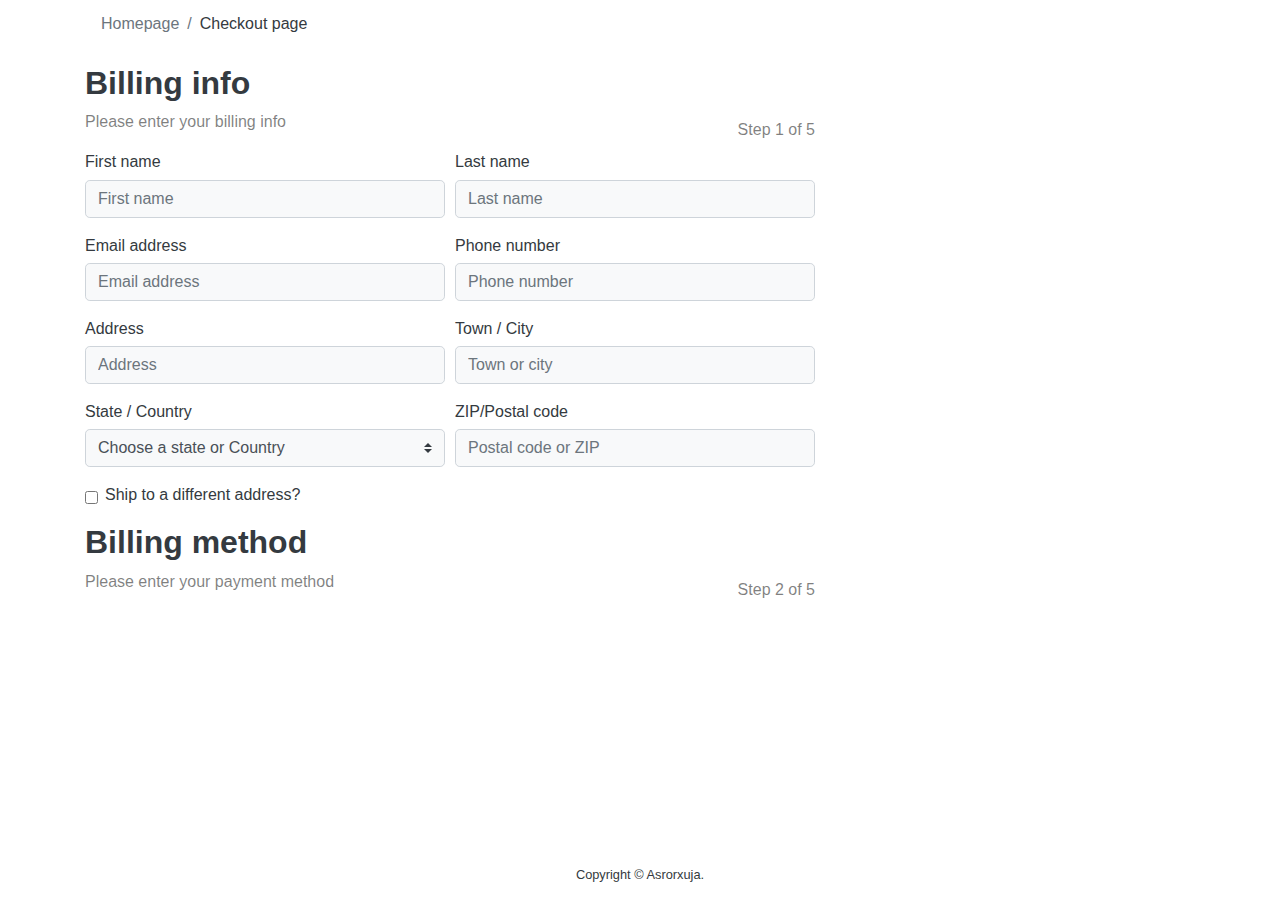
==== checkout.html @ f2cf8c1a "add checkout page" ====
<!doctype html>
<html class="h-100" lang="en">
<head>
  <meta charset="utf-8">
  <meta name="viewport" content="width=device-width, initial-scale=1, shrink-to-fit=no">
  <title>eCommerce | Checkout</title>
  <link rel="stylesheet" href="css/bootstrap.min.css">
  <link rel="stylesheet" href="css/styles.css">
</head>
<body class="d-flex flex-column h-100 bg-white text-dark">

  <header class="sr-only">
    <h1>Freshnesecom - Checkout</h1>
  </header>

  <!-- SITE-MAIN -->

  <main class="site-main">
<div class="container-lg">
  <h2 class="sr-only">About Food products</h2>
      <nav aria-label="breadcrumb mb-4">
        <ol class="breadcrumb  bg-white">
          <li class="breadcrumb-item"><a class="text-muted" href="#">Homepage</a></li>
          <li class="breadcrumb-item active text-dark" aria-current="page">Checkout page</li>
        </ol>
      </nav>
</div>


<div class="container-lg">
  <div class="row">

    <div class="col-8">
      <h2 class="font-weight-bolder">Billing info</h2>
      <div class="d-flex align-items-center justify-content-between">
        <p class="text-black-50">Please enter your billing info</p>
        <span class="text-black-50">Step 1 of 5</span>
      </div>

      <form action="https://echo.htmlacademy.ru" method="GET">
        <div class="form-row">
          <div class="col-md-6 mb-3">
            <label class="h6" for="validationDefault01">First name</label>
            <input type="text" class="form-control bg-light rounded-lg" id="validationDefault01" placeholder="First name" required>
          </div>
          <div class="col-md-6 mb-3">
            <label class="h6" for="validationDefault02">Last name</label>
            <input type="text" class="form-control bg-light rounded-lg" id="validationDefault02" placeholder="Last name" required>
          </div>
        </div>
        <div class="form-row">
          <div class="col-md-6 mb-3">
            <label class="h6" for="validationDefault03">Email address</label>
            <input type="email" class="form-control bg-light rounded-lg" id="validationDefault03" placeholder="Email address" required>
          </div>
          <div class="col-md-6 mb-3">
            <label class="h6" for="validationDefault04">Phone number</label>
            <input type="tel" class="form-control bg-light rounded-lg" id="validationDefault04" placeholder="Phone number" required>
          </div>
        </div>
        <div class="form-row">
          <div class="col-md-6 mb-3">
            <label class="h6" for="validationDefault05">Address</label>
            <input type="text" class="form-control bg-light rounded-lg" id="validationDefault05" placeholder="Address" required>
          </div>
          <div class="col-md-6 mb-3">
            <label class="h6" for="validationDefault06">Town / City</label>
            <input type="text" class="form-control bg-light rounded-lg" id="validationDefault06" placeholder="Town or city" required>
          </div>
        </div>
        <div class="form-row">
          <div class="col-md-6 mb-3">
            <label class="h6" for="validationDefault07">State / Country</label>
            <select class="custom-select bg-light rounded-lg" id="validationDefault07" required>
              <option selected disabled>Choose a state or Country</option>
              <option>Uzbekistan</option>
              <option>USA</option>
              <option>Russia</option>
              <option>Englang</option>
              <option>France</option>
            </select>
          </div>
          <div class="col-md-6 mb-3">
            <label class="h6" for="validationDefault08">ZIP/Postal code</label>
            <input type="text" class="form-control bg-light rounded-lg" id="validationDefault08" placeholder="Postal code or ZIP" required>
          </div>
        </div>
        <div class="form-group">
          <div class="form-check d-flex align-items-center">
            <input class="form-check-input" type="checkbox" id="invalidCheck2" required>
            <label class="form-check-label" for="invalidCheck2">
              Ship to a different address?
            </label>
          </div>
        </div>

        <h2 class="font-weight-bolder">Billing method</h2>
        <div class="d-flex align-items-center justify-content-between">
          <p class="text-black-50">Please enter your payment method</p>
          <span class="text-black-50">Step 2 of 5</span>
        </div>


      </form>
    </div>





    <div class="col-4"></div>
  </div>

</div>
      </main>

<!-- FOOTER -->

      <footer class="site-footer py-3 mt-auto text-center bg-white">
        <div class="container-lg">
          <p class="mb-0 small">Copyright &copy; Asrorxuja.</p>
        </div>
      </footer>


      <script src="js/jquery-3.6.0.min.js"></script>
      <script src="js/bootstrap.bundle.min.js"></script>
    </body>
    </html>
---- css/styles.css ----
/* STAR */

.product__rating {
  position: relative;
  display: inline-flex;
}

.product__rating-star {
  position: absolute;
  top: 0;
  left: 0;
  width: 100%;
  --star-width: calc(88px / 5 * var(--star-count));
  clip: rect(0 var(--star-width) var(--star-width) 0);
}

/* CHECKOUT-PAGE */
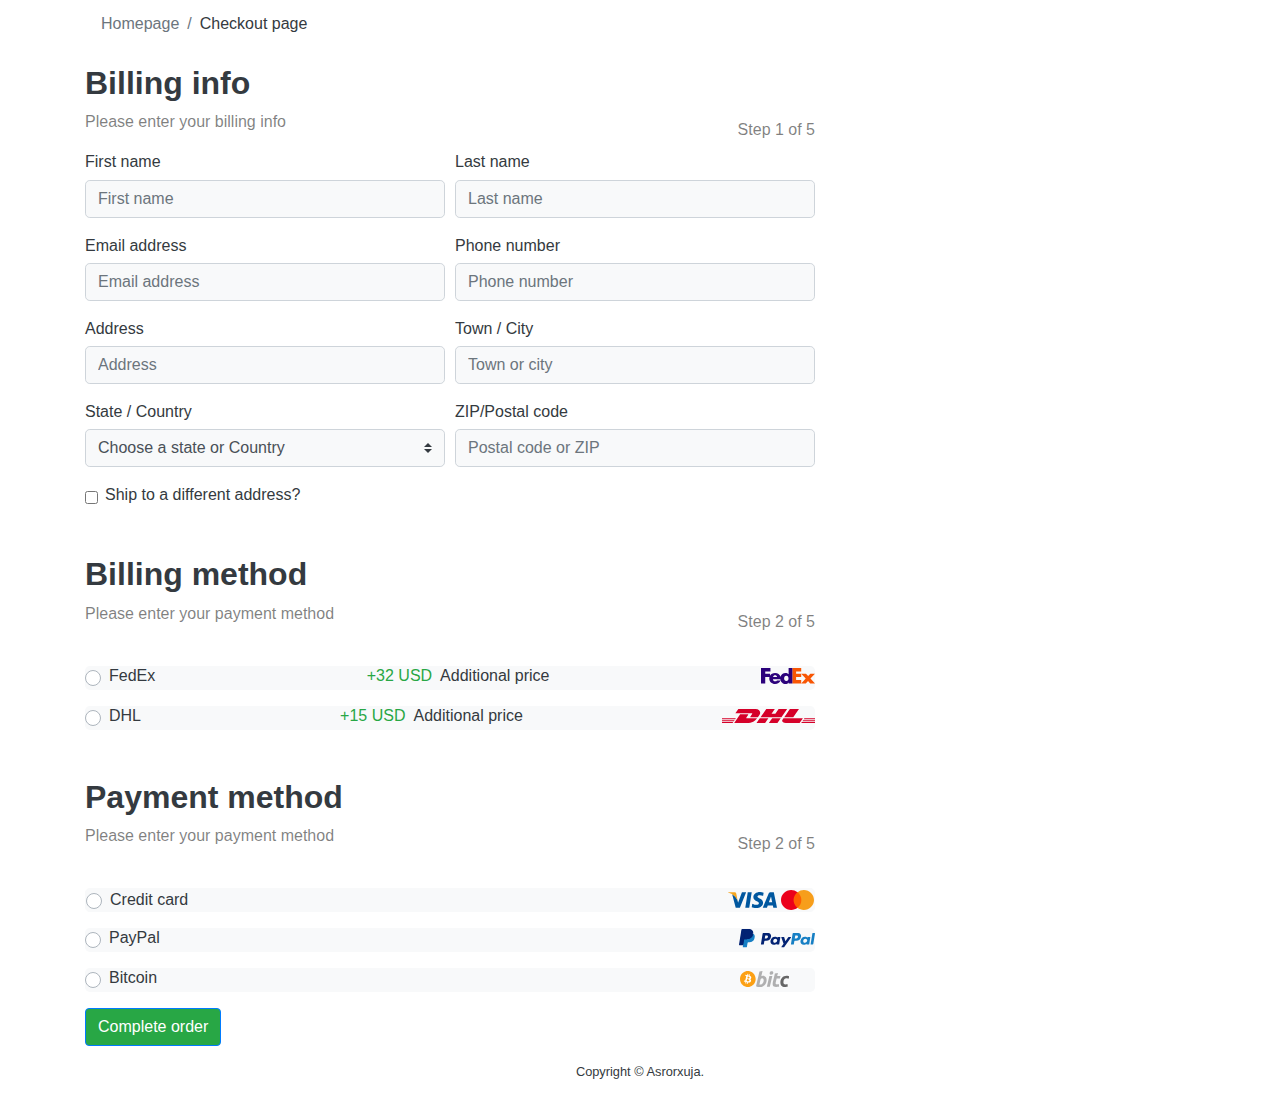
==== commit 6a574181: "add form sections" ====
--- a/checkout.html
+++ b/checkout.html
@@ -71,13 +71,13 @@
         <div class="form-row">
           <div class="col-md-6 mb-3">
             <label class="h6" for="validationDefault07">State / Country</label>
-            <select class="custom-select bg-light rounded-lg" id="validationDefault07" required>
-              <option selected disabled>Choose a state or Country</option>
-              <option>Uzbekistan</option>
-              <option>USA</option>
-              <option>Russia</option>
-              <option>Englang</option>
-              <option>France</option>
+            <select class="custom-select bg-light rounded-lg" id="validationDefault07" name="country" required>
+              <option value="state_or_country" selected disabled>Choose a state or Country</option>
+              <option value="Uzbekistan">Uzbekistan</option>
+              <option value="USA">USA</option>
+              <option value="Russia">Russia</option>
+              <option value="Englang">Englang</option>
+              <option value="France">France</option>
             </select>
           </div>
           <div class="col-md-6 mb-3">
@@ -85,7 +85,7 @@
             <input type="text" class="form-control bg-light rounded-lg" id="validationDefault08" placeholder="Postal code or ZIP" required>
           </div>
         </div>
-        <div class="form-group">
+        <div class="form-group mb-5">
           <div class="form-check d-flex align-items-center">
             <input class="form-check-input" type="checkbox" id="invalidCheck2" required>
             <label class="form-check-label" for="invalidCheck2">
@@ -94,13 +94,54 @@
           </div>
         </div>
 
-        <h2 class="font-weight-bolder">Billing method</h2>
-        <div class="d-flex align-items-center justify-content-between">
-          <p class="text-black-50">Please enter your payment method</p>
-          <span class="text-black-50">Step 2 of 5</span>
-        </div>
+          <div class="billing-method">
+            <h2 class="font-weight-bolder">Billing method</h2>
+            <div class="d-flex align-items-center justify-content-between">
+              <p class="text-black-50">Please enter your payment method</p>
+              <span class="text-black-50">Step 2 of 5</span>
+            </div>
+            <div class="custom-control custom-radio mb-3 bg-light rounded-lg mt-4">
+              <input type="radio" id="customRadio1" name="customRadio" class="custom-control-input">
+              <label class="custom-control-label d-flex align-items-center justify-content-between h6" for="customRadio1">FedEx<span><span class="text-success mr-2">+32 USD</span><span>Additional price</span></span><span>
+                <svg width="54" height="16" fill="none" xmlns="http://www.w3.org/2000/svg"><path d="M44.962 5.638l2.234 2.38 2.15-2.38h4.592l-4.487 4.88L54 15.438h-4.777l-2.213-2.4-2.192 2.4h-4.613l4.51-4.9-4.51-4.9h4.758z" fill="#F85604"/><path d="M40.208 5.638v3.311H35.1v3.039h5.107v3.45h-8.86V0h8.86v3.441H35.1v2.197h5.107z" fill="#F85604"/><path d="M27.61 0v6.318h-.042c-.828-.92-1.862-1.24-3.06-1.24-2.458 0-4.309 1.617-4.959 3.752-.741-2.353-2.652-3.796-5.486-3.796-2.301 0-4.118 1-5.066 2.627V5.638H4.24V3.44h5.19V0H0v15.438h4.24V8.95h4.226a5.96 5.96 0 00-.193 1.526c0 3.22 2.544 5.48 5.79 5.48 2.73 0 4.53-1.239 5.48-3.498H15.91c-.492.68-.864.88-1.847.88-1.14 0-2.122-.961-2.122-2.1h7.4C19.66 13.793 21.72 16 24.547 16c1.22 0 2.337-.58 3.02-1.56h.04v1h3.738V0h-3.737zM12.06 8.995c.235-.98 1.022-1.621 2.004-1.621 1.08 0 1.827.62 2.023 1.62H12.06zm13.28 4.093c-1.377 0-2.234-1.242-2.234-2.538 0-1.385.745-2.718 2.234-2.718 1.545 0 2.16 1.333 2.16 2.718 0 1.314-.652 2.538-2.16 2.538z" fill="#2B017B"/></svg></span></label>
+            </div>
+            <div class="custom-control custom-radio mb-3 bg-light rounded-lg ">
+              <input type="radio" id="customRadio2" name="customRadio" class="custom-control-input">
+              <label class="custom-control-label d-flex align-items-center justify-content-between h6" for="customRadio2">DHL<span><span class="text-success mr-2">+15 USD</span><span>Additional price</span></span><span>
+                <svg width="93" height="14" fill="none" xmlns="http://www.w3.org/2000/svg"><path d="M29.985 5.205c-.406.586-1.086 1.605-1.5 2.2-.21.302-.59.851.668.851h6.623s1.067-1.546 1.962-2.838C38.955 3.659 37.843 0 33.492 0H16.356l-2.972 4.297h16.194c.818 0 .807.332.407.908zM25.12 9.316c-1.258 0-.878-.55-.668-.853.413-.594 1.105-1.602 1.511-2.188.4-.577.41-.908-.408-.908h-7.406L12.18 14h14.553c4.806 0 7.483-3.48 8.307-4.683h-9.92zM34.587 14h8.537l3.236-4.684h-8.536c-.002 0-3.237 4.684-3.237 4.684zM56.613 0L53.34 4.734h-3.81L52.802 0h-8.535l-5.71 8.256H59.44L65.147 0h-8.534zm-9.68 14h8.535l3.238-4.683h-8.534c-.003 0-3.238 4.683-3.238 4.683zM0 11.164v.995h11.89l.686-.995H0zm13.854-1.848H0v.994h13.166l.688-.994zM0 14h10.616l.683-.99H0V14zm80.472-1.842H93v-.995H81.16l-.688.995zM79.199 14H93v-.99H79.882l-.683.99zm3.236-4.684l-.686.995H93v-.995H82.435zm-11.178-1.06L76.967 0h-9.04c-.003 0-5.713 8.256-5.713 8.256h9.043zm-9.775 1.06s-.624.908-.927 1.345C59.484 12.202 60.431 14 63.93 14h13.706l3.238-4.683h-19.39z" fill="#D50029"/></svg></span></label>
+            </div>
+          </div>
+
+          <div class="payment-method mt-5">
+            <h2 class="font-weight-bolder">Payment method</h2>
+          <div class="d-flex align-items-center justify-content-between">
+            <p class="text-black-50">Please enter your payment method</p>
+            <span class="text-black-50">Step 2 of 5</span>
+          </div>
+          <div class="custom-control custom-radio mb-3 bg-light rounded-lg mt-4 border border-light">
+            <div class="credit-card-wrapper">
+              <input type="radio" id="customRadio3" name="customRadioPayment" class="custom-control-input">
+              <label class="custom-control-label d-flex align-items-center justify-content-between h6" for="customRadio3">Credit card<span><span>
+                <svg width="49" height="16" fill="none" xmlns="http://www.w3.org/2000/svg"><g clip-path="url(#clip0)"><path d="M21.233 15.77h-3.97L19.747.28h3.97l-2.483 15.49zM35.622.66a9.706 9.706 0 00-3.56-.66c-3.92 0-6.68 2.109-6.697 5.124-.033 2.225 1.976 3.46 3.478 4.202 1.536.758 2.058 1.253 2.058 1.928-.016 1.038-1.24 1.516-2.384 1.516-1.584 0-2.434-.246-3.724-.824l-.523-.247-.555 3.477c.93.428 2.646.807 4.427.824 4.165 0 6.876-2.076 6.908-5.29.016-1.763-1.045-3.114-3.332-4.218-1.388-.708-2.238-1.186-2.238-1.911.016-.66.719-1.335 2.286-1.335a6.693 6.693 0 012.957.593l.359.165.54-3.345zM40.899 10.282c.327-.89 1.585-4.333 1.585-4.333-.017.033.326-.907.522-1.483l.277 1.334s.752 3.708.915 4.482H40.9zm4.9-10.001h-3.07c-.947 0-1.667.28-2.075 1.285l-5.896 14.203h4.165l.833-2.323h5.096c.114.543.474 2.323.474 2.323H49L45.799.281zM13.948.28l-3.887 10.562L9.636 8.7C8.918 6.23 6.664 3.543 4.148 2.208L7.71 15.753h4.197L18.146.28h-4.198z" fill="#00579F"/><path d="M6.452.28H.065L0 .595C4.982 1.879 8.281 4.977 9.637 8.7L8.248 1.583C8.02.593 7.318.313 6.452.28z" fill="#F4A622"/></g><defs><clipPath id="clip0"><path fill="#fff" d="M0 0h49v16H0z"/></clipPath></defs></svg></span>
+                <span>
+                  <svg width="33" height="20" fill="none" xmlns="http://www.w3.org/2000/svg"><path d="M20.962 2.139h-8.923V17.86h8.923V2.14z" fill="#FF5F00"/><path d="M12.605 10c0-3.194 1.53-6.028 3.88-7.861A10.261 10.261 0 0010.197 0C4.56 0 0 4.472 0 10s4.56 10 10.197 10c2.38 0 4.56-.806 6.288-2.139A9.916 9.916 0 0112.605 10z" fill="#EB001B"/><path d="M33 10c0 5.528-4.561 10-10.198 10-2.38 0-4.56-.806-6.288-2.139 2.379-1.833 3.88-4.667 3.88-7.861s-1.53-6.028-3.88-7.861A10.261 10.261 0 0122.802 0c5.637 0 10.197 4.5 10.197 10z" fill="#F79E1B"/></svg></span></span></label>
+            </div>
+          </div>
+          <div class="custom-control custom-radio mb-3 bg-light rounded-lg ">
+            <input type="radio" id="customRadio4" name="customRadioPayment" class="custom-control-input">
+            <label class="custom-control-label d-flex align-items-center justify-content-between h6" for="customRadio4">PayPal<span>
+              <svg width="76" height="19" fill="none" xmlns="http://www.w3.org/2000/svg"><path d="M28.416 4.09H24.21a.59.59 0 00-.38.138.574.574 0 00-.197.348l-1.701 10.629a.34.34 0 00.08.278.35.35 0 00.267.12h2.008c.139 0 .274-.048.38-.138a.574.574 0 00.197-.348l.459-2.867a.574.574 0 01.197-.348.59.59 0 01.38-.138h1.33c2.77 0 4.37-1.322 4.787-3.94.188-1.145.008-2.045-.536-2.676-.598-.692-1.658-1.058-3.065-1.058zm.485 3.882c-.23 1.487-1.383 1.487-2.498 1.487h-.635l.446-2.777a.345.345 0 01.118-.209.354.354 0 01.228-.083h.29c.76 0 1.476 0 1.847.427.22.254.288.633.204 1.155zm12.085-.048h-2.013a.354.354 0 00-.228.083.344.344 0 00-.119.209l-.089.555-.14-.201c-.437-.624-1.409-.832-2.38-.832-2.225 0-4.125 1.66-4.495 3.991-.193 1.163.08 2.274.75 3.05.614.712 1.492 1.009 2.536 1.009 1.794 0 2.788-1.136 2.788-1.136l-.09.551a.34.34 0 00.08.279.351.351 0 00.266.121h1.814c.139 0 .274-.049.38-.138a.573.573 0 00.197-.349l1.088-6.793a.34.34 0 00-.198-.367.354.354 0 00-.147-.032zm-2.807 3.863c-.194 1.134-1.107 1.895-2.272 1.895-.585 0-1.052-.184-1.352-.535-.298-.348-.41-.843-.316-1.394.181-1.124 1.11-1.91 2.257-1.91.572 0 1.036.187 1.343.54.306.357.428.855.34 1.404zm13.533-3.863h-2.024a.594.594 0 00-.484.253l-2.79 4.052-1.184-3.894a.578.578 0 00-.211-.297.592.592 0 00-.35-.114h-1.988a.354.354 0 00-.286.144.344.344 0 00-.047.313l2.229 6.447-2.096 2.916a.343.343 0 00.104.495c.055.033.118.05.182.05h2.021a.59.59 0 00.48-.247L52 8.467a.343.343 0 00-.107-.493.354.354 0 00-.181-.05z" fill="#022273"/><path d="M58.412 4.09h-4.206a.59.59 0 00-.38.138.574.574 0 00-.197.348l-1.7 10.629a.34.34 0 00.079.278.348.348 0 00.266.12h2.158a.412.412 0 00.404-.34l.482-3.013a.574.574 0 01.197-.348.59.59 0 01.38-.138h1.33c2.771 0 4.37-1.322 4.788-3.94.189-1.145.007-2.045-.537-2.676-.597-.692-1.657-1.058-3.064-1.058zm.485 3.882c-.23 1.487-1.382 1.487-2.498 1.487h-.634l.446-2.777a.342.342 0 01.118-.209.352.352 0 01.228-.083h.29c.76 0 1.476 0 1.846.427.221.254.288.633.204 1.155zm12.085-.048h-2.013a.352.352 0 00-.227.083.343.343 0 00-.118.209l-.09.555-.14-.201c-.437-.624-1.408-.832-2.379-.832-2.225 0-4.125 1.66-4.495 3.991-.192 1.163.08 2.274.75 3.05.614.712 1.491 1.009 2.536 1.009 1.793 0 2.787-1.136 2.787-1.136l-.09.551a.342.342 0 00.2.368c.046.021.096.032.147.032h1.814a.59.59 0 00.38-.138.573.573 0 00.196-.349l1.09-6.793a.342.342 0 00-.201-.367.355.355 0 00-.147-.032zm-2.807 3.863c-.193 1.134-1.108 1.895-2.272 1.895-.584 0-1.052-.184-1.352-.535-.298-.348-.41-.843-.317-1.394.183-1.125 1.11-1.91 2.257-1.91.572 0 1.037.187 1.343.54.308.357.43.855.34 1.404zm5.181-7.405L71.63 15.205a.34.34 0 00.08.278.348.348 0 00.266.12h1.735a.581.581 0 00.578-.486L75.99 4.489a.341.341 0 00-.2-.367.355.355 0 00-.146-.032h-1.943a.354.354 0 00-.227.083.345.345 0 00-.119.209z" fill="#167FC4"/><path d="M4.468 17.67l.322-2.014-.717-.017H.653L3.03.783a.19.19 0 01.066-.117.196.196 0 01.127-.045H8.99c1.915 0 3.236.392 3.926 1.167.323.364.53.744.629 1.162.104.44.106.963.004 1.603l-.007.046v.41l.323.18c.247.124.47.29.655.493.277.31.456.706.531 1.174.079.482.053 1.056-.075 1.705-.148.746-.386 1.397-.709 1.929-.284.476-.666.89-1.122 1.212-.428.3-.936.527-1.511.672a7.639 7.639 0 01-1.89.215h-.448c-.321 0-.633.114-.878.318a1.335 1.335 0 00-.457.805l-.034.181-.568 3.549-.026.13c-.007.041-.018.062-.036.076a.096.096 0 01-.059.021H4.468z" fill="#022273"/><path d="M14.174 4.647c-.017.108-.037.22-.06.333-.76 3.85-3.362 5.179-6.686 5.179H5.736a.818.818 0 00-.812.686l-.867 5.416-.245 1.535a.42.42 0 00.098.344.432.432 0 00.33.15h3a.72.72 0 00.714-.6l.03-.151.565-3.535.036-.194a.719.719 0 01.713-.6h.45c2.907 0 5.184-1.165 5.849-4.532.278-1.406.134-2.581-.601-3.407a2.866 2.866 0 00-.822-.624z" fill="#167FC4"/><path d="M13.376 4.334a6.078 6.078 0 00-.74-.162 9.534 9.534 0 00-1.491-.107H6.624a.727.727 0 00-.47.17.708.708 0 00-.243.431L4.95 10.67l-.028.175a.806.806 0 01.277-.491.828.828 0 01.535-.195h1.692c3.324 0 5.926-1.33 6.687-5.179.023-.114.042-.225.06-.333a4.085 4.085 0 00-.797-.313z" fill="#022273"/><path d="M5.912 4.666a.706.706 0 01.243-.43c.13-.11.297-.171.47-.17h4.52c.536 0 1.036.034 1.492.107.309.048.613.12.91.214.225.073.434.16.626.26.226-1.423-.002-2.391-.782-3.268C12.531.413 10.978 0 8.991 0H3.223a.82.82 0 00-.814.687L.006 15.696a.482.482 0 00.282.52c.065.03.135.044.207.045h3.561l.894-5.591.962-6.004z" fill="#022273"/></svg></span></label>
+          </div>
+          <div class="custom-control custom-radio mb-3 bg-light rounded-lg ">
+            <input type="radio" id="customRadio5" name="customRadioPayment" class="custom-control-input">
+            <label class="custom-control-label d-flex align-items-center justify-content-between h6" for="customRadio5">Bitcoin<span>
+              <svg width="75" height="16" fill="none" xmlns="http://www.w3.org/2000/svg"><g clip-path="url(#clip0)"><path d="M15.425 9.937c-1.046 4.285-5.295 6.894-9.49 5.825-4.194-1.069-6.747-5.41-5.7-9.695C1.28 1.781 5.529-.828 9.723.241c4.195 1.068 6.748 5.41 5.702 9.696z" fill="#FCA014"/><path d="M11.282 6.861c.156-1.064-.637-1.637-1.722-2.018L9.912 3.4l-.86-.219-.342 1.404a35.353 35.353 0 00-.688-.166l.345-1.413-.859-.219-.352 1.442a28.3 28.3 0 01-.549-.132l.001-.004-1.184-.303-.229.938s.637.15.624.158c.348.09.41.324.4.51l-.4 1.644a.7.7 0 01.089.029l-.09-.023-.563 2.301c-.042.108-.15.27-.393.209.008.012-.625-.16-.625-.16l-.426 1.005 1.118.285c.208.053.411.109.612.161l-.355 1.459.858.219.352-1.443c.234.065.462.125.684.181L6.73 12.7l.859.219.355-1.456c1.465.284 2.567.17 3.03-1.184.374-1.09-.018-1.72-.789-2.13.561-.131.984-.509 1.097-1.288zM9.32 9.673c-.265 1.09-2.062.501-2.644.353l.472-1.932c.582.149 2.45.443 2.172 1.58zm.266-2.828c-.242.992-1.737.488-2.222.365l.427-1.753c.485.124 2.047.354 1.795 1.388z" fill="#fff"/><g opacity=".5" fill="#666"><path d="M22.947 4.841c.635 0 1.184.116 1.645.345.463.23.845.54 1.152.931.302.393.527.851.672 1.377.145.527.217 1.094.217 1.7 0 .933-.167 1.813-.504 2.643a6.872 6.872 0 01-1.378 2.168 6.477 6.477 0 01-2.061 1.456 6.177 6.177 0 01-2.575.537c-.12 0-.33-.004-.626-.01a8.96 8.96 0 01-1.02-.09 11.77 11.77 0 01-1.218-.244 6.027 6.027 0 01-1.22-.446L19.46.49l3.07-.487-1.227 5.223c.263-.12.528-.214.792-.283.265-.067.549-.102.852-.102zM20.37 13.51c.462 0 .898-.116 1.308-.345.41-.228.765-.537 1.061-.92a4.678 4.678 0 00.961-2.827c0-.648-.106-1.153-.317-1.518-.211-.364-.602-.547-1.17-.547-.185 0-.425.036-.722.1a1.791 1.791 0 00-.804.427l-1.307 5.547c.079.014.149.028.208.04a2.092 2.092 0 00.426.042h.356zM29.818 15.716h-2.933l2.477-10.649h2.953l-2.497 10.649zm1.427-11.947c-.41 0-.78-.124-1.11-.374-.332-.248-.496-.63-.496-1.144 0-.283.056-.548.168-.799.113-.25.261-.465.447-.648.185-.181.4-.326.643-.436a1.93 1.93 0 01.784-.161c.41 0 .778.125 1.11.374.328.25.494.633.494 1.144 0 .284-.056.55-.168.8a2.108 2.108 0 01-1.09 1.083c-.245.11-.505.161-.782.161zM34.885 2.414l3.072-.487-.754 3.14h3.29l-.594 2.469h-3.27l-.872 3.725c-.08.31-.126.6-.138.87-.015.27.019.503.098.699a.87.87 0 00.426.454c.205.11.498.164.882.164.316 0 .624-.03.922-.092.297-.06.597-.143.901-.253l.219 2.31c-.397.148-.826.275-1.288.383-.464.109-1.012.162-1.646.162-.911 0-1.617-.139-2.12-.414-.503-.277-.859-.656-1.071-1.135-.21-.478-.304-1.029-.278-1.65.028-.621.12-1.275.278-1.964l1.943-8.381z"/></g><path d="M40.365 11.464c0-.918.146-1.783.436-2.592.29-.81.708-1.52 1.25-2.128a5.857 5.857 0 011.972-1.437c.771-.35 1.634-.526 2.585-.526.596 0 1.127.058 1.595.173.47.116.895.266 1.28.455l-1.012 2.35a9.342 9.342 0 00-.822-.294c-.284-.089-.63-.132-1.04-.132-.98 0-1.754.345-2.33 1.032-.573.688-.862 1.613-.862 2.775 0 .688.145 1.244.437 1.67.29.426.826.638 1.604.638a5.04 5.04 0 001.11-.121c.358-.081.674-.183.952-.304l.22 2.41c-.372.146-.78.279-1.23.395-.45.112-.985.17-1.606.17-.82 0-1.513-.122-2.08-.363-.568-.245-1.037-.57-1.407-.982a3.725 3.725 0 01-.803-1.45 6.063 6.063 0 01-.249-1.74zM53.394 15.999c-.7 0-1.308-.11-1.824-.325a3.368 3.368 0 01-1.277-.911 3.96 3.96 0 01-.763-1.387 5.714 5.714 0 01-.257-1.77c0-.81.128-1.622.386-2.43a6.931 6.931 0 011.14-2.187 6.127 6.127 0 011.842-1.591c.725-.41 1.559-.617 2.496-.617.687 0 1.292.11 1.815.325.52.215.949.52 1.288.911.335.392.59.853.761 1.387.173.532.258 1.124.258 1.771 0 .809-.126 1.62-.376 2.431a7.074 7.074 0 01-1.11 2.186 5.85 5.85 0 01-1.832 1.589c-.733.411-1.583.618-2.547.618zm1.466-8.666c-.435 0-.82.13-1.148.384-.33.258-.608.582-.832.972-.226.393-.394.82-.507 1.286a5.656 5.656 0 00-.167 1.326c0 .676.106 1.202.316 1.58.213.377.595.567 1.15.567.436 0 .819-.128 1.15-.386.328-.255.606-.58.831-.971.225-.39.394-.82.507-1.286a5.73 5.73 0 00.168-1.326c0-.674-.107-1.201-.318-1.58-.212-.376-.595-.566-1.15-.566zM62.457 15.716h-2.935l2.477-10.649h2.954l-2.496 10.649zm1.425-11.947c-.409 0-.78-.124-1.109-.374-.33-.248-.496-.63-.496-1.144 0-.283.057-.548.169-.799a2.11 2.11 0 011.09-1.084c.244-.107.505-.161.782-.161.41 0 .78.125 1.11.374.33.25.497.633.497 1.144 0 .284-.06.55-.17.8a2.1 2.1 0 01-1.088 1.083c-.246.11-.506.161-.785.161zM67.067 5.551c.223-.066.472-.146.742-.233a10.723 10.723 0 012.042-.425c.416-.048.89-.072 1.416-.072 1.547 0 2.613.46 3.202 1.378.588.918.69 2.174.308 3.766l-1.35 5.75h-2.952l1.308-5.629c.08-.351.142-.691.189-1.023a2.474 2.474 0 00-.01-.87 1.046 1.046 0 00-.366-.608c-.194-.155-.486-.233-.883-.233a5.84 5.84 0 00-1.169.123l-1.922 8.24h-2.954l2.4-10.164z" fill="#666"/></g><defs><clipPath id="clip0"><path fill="#fff" d="M0 0h75v16H0z"/></clipPath></defs></svg></span></label>
+          </div>
+          </div>
 
 
+
+        <button class="btn btn-primary bg-success" type="submit">Complete order</button>
       </form>
     </div>
 
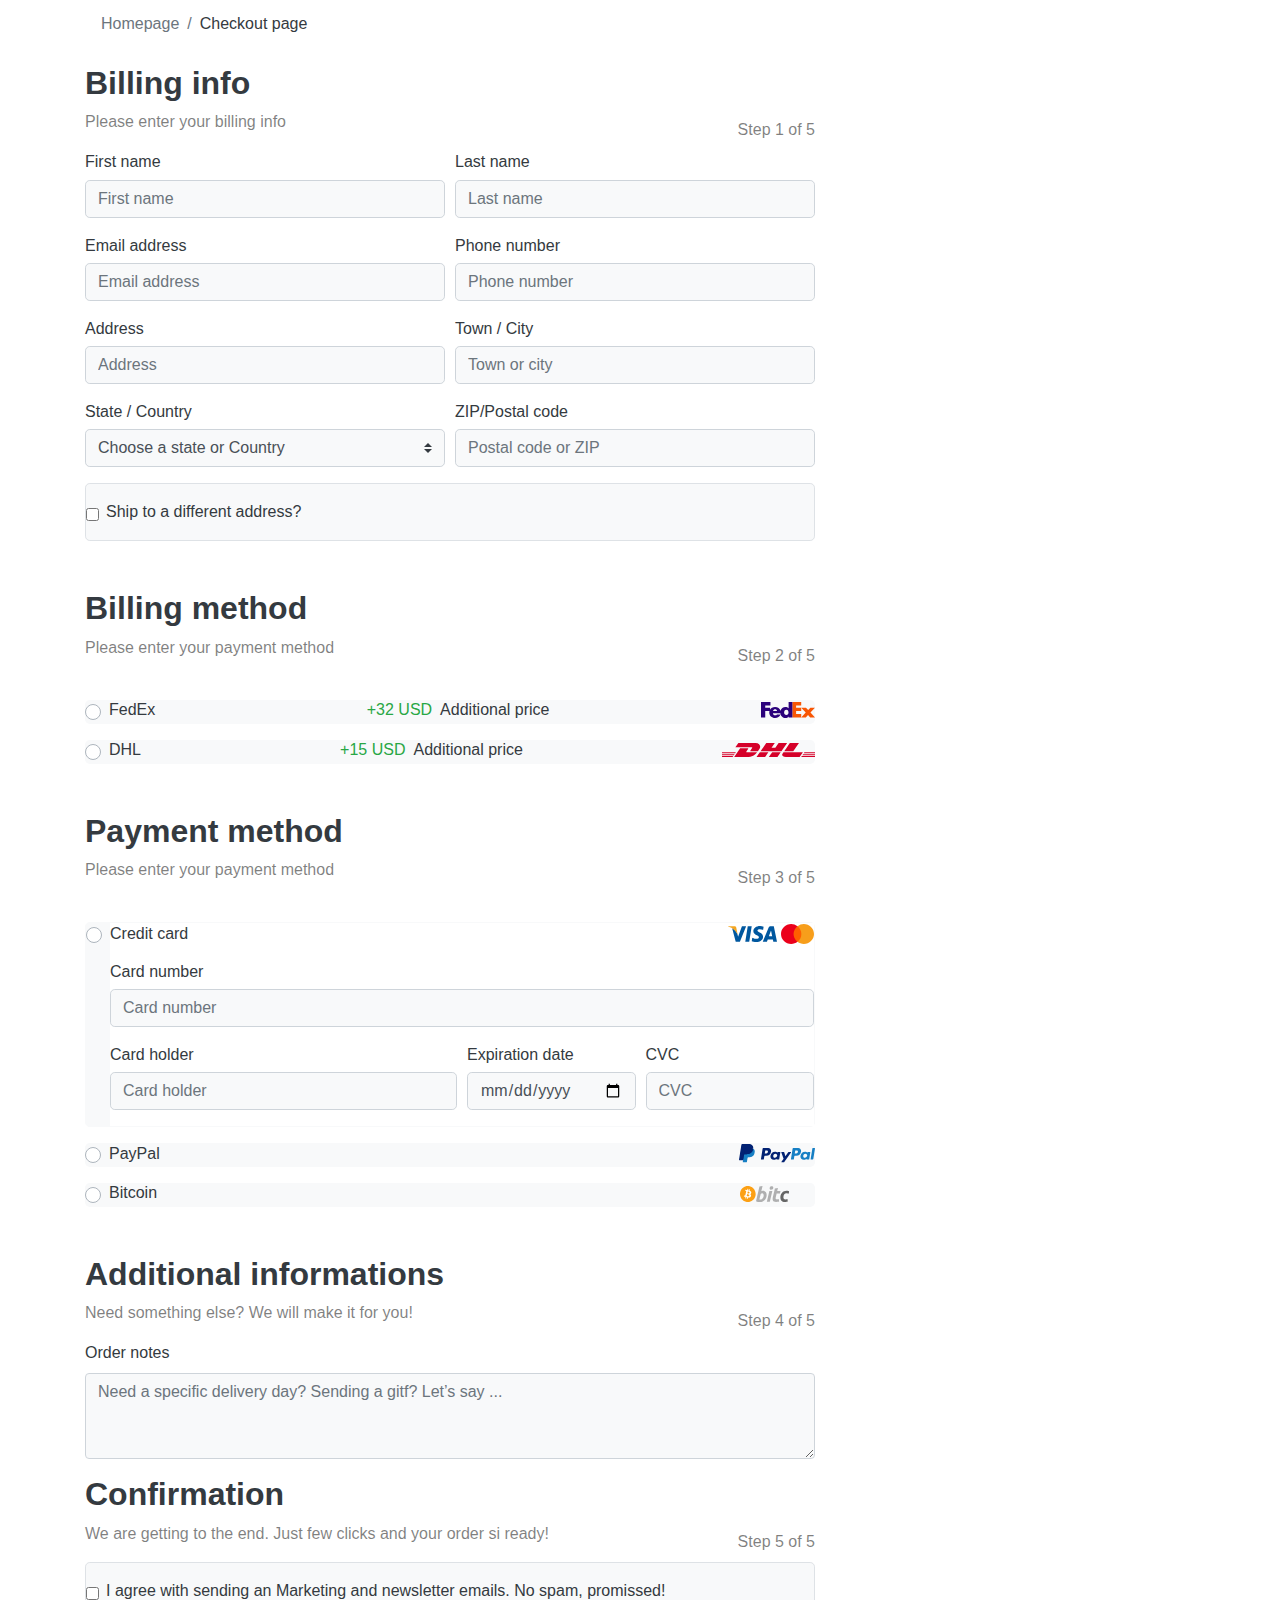
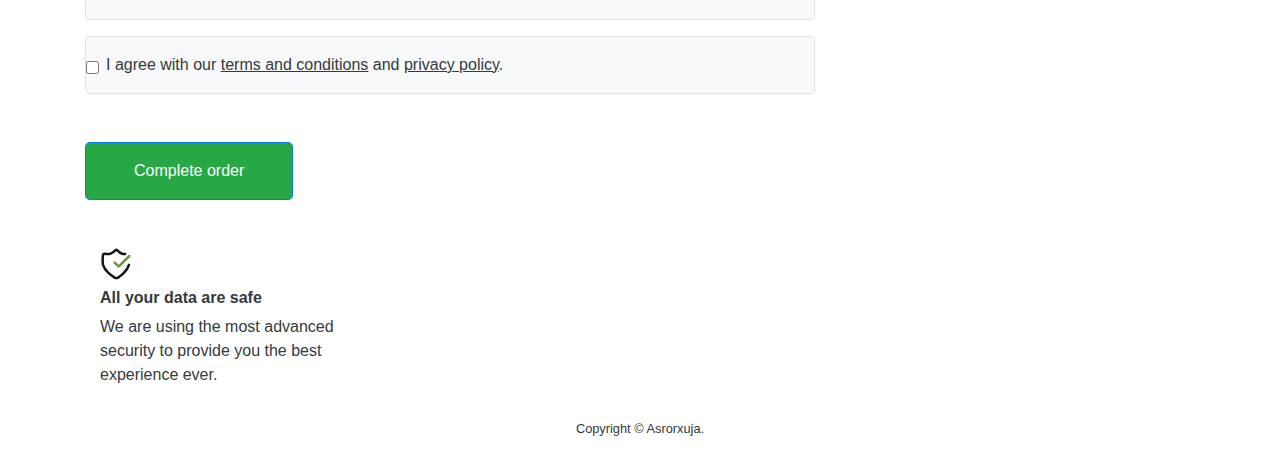
==== commit 0f1e799c: "reindent lines" ====
--- a/checkout.html
+++ b/checkout.html
@@ -85,7 +85,7 @@
             <input type="text" class="form-control bg-light rounded-lg" id="validationDefault08" placeholder="Postal code or ZIP" required>
           </div>
         </div>
-        <div class="form-group mb-5">
+        <div class="form-group mb-5 border py-3 rounded-lg bg-light">
           <div class="form-check d-flex align-items-center">
             <input class="form-check-input" type="checkbox" id="invalidCheck2" required>
             <label class="form-check-label" for="invalidCheck2">
@@ -116,15 +116,35 @@
             <h2 class="font-weight-bolder">Payment method</h2>
           <div class="d-flex align-items-center justify-content-between">
             <p class="text-black-50">Please enter your payment method</p>
-            <span class="text-black-50">Step 2 of 5</span>
+            <span class="text-black-50">Step 3 of 5</span>
           </div>
           <div class="custom-control custom-radio mb-3 bg-light rounded-lg mt-4 border border-light">
-            <div class="credit-card-wrapper">
+            <div class="credit-card-wrapper bg-white">
               <input type="radio" id="customRadio3" name="customRadioPayment" class="custom-control-input">
               <label class="custom-control-label d-flex align-items-center justify-content-between h6" for="customRadio3">Credit card<span><span>
                 <svg width="49" height="16" fill="none" xmlns="http://www.w3.org/2000/svg"><g clip-path="url(#clip0)"><path d="M21.233 15.77h-3.97L19.747.28h3.97l-2.483 15.49zM35.622.66a9.706 9.706 0 00-3.56-.66c-3.92 0-6.68 2.109-6.697 5.124-.033 2.225 1.976 3.46 3.478 4.202 1.536.758 2.058 1.253 2.058 1.928-.016 1.038-1.24 1.516-2.384 1.516-1.584 0-2.434-.246-3.724-.824l-.523-.247-.555 3.477c.93.428 2.646.807 4.427.824 4.165 0 6.876-2.076 6.908-5.29.016-1.763-1.045-3.114-3.332-4.218-1.388-.708-2.238-1.186-2.238-1.911.016-.66.719-1.335 2.286-1.335a6.693 6.693 0 012.957.593l.359.165.54-3.345zM40.899 10.282c.327-.89 1.585-4.333 1.585-4.333-.017.033.326-.907.522-1.483l.277 1.334s.752 3.708.915 4.482H40.9zm4.9-10.001h-3.07c-.947 0-1.667.28-2.075 1.285l-5.896 14.203h4.165l.833-2.323h5.096c.114.543.474 2.323.474 2.323H49L45.799.281zM13.948.28l-3.887 10.562L9.636 8.7C8.918 6.23 6.664 3.543 4.148 2.208L7.71 15.753h4.197L18.146.28h-4.198z" fill="#00579F"/><path d="M6.452.28H.065L0 .595C4.982 1.879 8.281 4.977 9.637 8.7L8.248 1.583C8.02.593 7.318.313 6.452.28z" fill="#F4A622"/></g><defs><clipPath id="clip0"><path fill="#fff" d="M0 0h49v16H0z"/></clipPath></defs></svg></span>
                 <span>
                   <svg width="33" height="20" fill="none" xmlns="http://www.w3.org/2000/svg"><path d="M20.962 2.139h-8.923V17.86h8.923V2.14z" fill="#FF5F00"/><path d="M12.605 10c0-3.194 1.53-6.028 3.88-7.861A10.261 10.261 0 0010.197 0C4.56 0 0 4.472 0 10s4.56 10 10.197 10c2.38 0 4.56-.806 6.288-2.139A9.916 9.916 0 0112.605 10z" fill="#EB001B"/><path d="M33 10c0 5.528-4.561 10-10.198 10-2.38 0-4.56-.806-6.288-2.139 2.379-1.833 3.88-4.667 3.88-7.861s-1.53-6.028-3.88-7.861A10.261 10.261 0 0122.802 0c5.637 0 10.197 4.5 10.197 10z" fill="#F79E1B"/></svg></span></span></label>
+
+                  <div class="mt-3 mb-3">
+                    <label class="h6" for="validationDefault09">Card number</label>
+                    <input type="text" class="form-control bg-light rounded-lg" id="validationDefault09" placeholder="Card number" required>
+                  </div>
+
+                  <div class="form-row">
+                    <div class="col-md-6 mb-3">
+                      <label class="h6" for="validationDefault10">Card holder</label>
+                      <input type="text" class="form-control bg-light rounded-lg" id="validationDefault10" placeholder="Card holder" required>
+                    </div>
+                    <div class="col-md-3 mb-3">
+                      <label class="h6" for="validationDefault11">Expiration date</label>
+                      <input type="date" class="form-control bg-light rounded-lg" id="validationDefault11" placeholder="DD/MM/YY" required>
+                    </div>
+                    <div class="col-md-3 mb-3">
+                      <label class="h6" for="validationDefault12">CVC</label>
+                      <input type="text" class="form-control bg-light rounded-lg" id="validationDefault12" placeholder="CVC" required>
+                    </div>
+                  </div>
             </div>
           </div>
           <div class="custom-control custom-radio mb-3 bg-light rounded-lg ">
@@ -139,10 +159,50 @@
           </div>
           </div>
 
-
-
-        <button class="btn btn-primary bg-success" type="submit">Complete order</button>
+          <div class="additional-info mt-5">
+            <h2 class="font-weight-bolder">Additional informations</h2>
+          <div class="d-flex align-items-center justify-content-between">
+            <p class="text-black-50">Need something else? We will make it for you!</p>
+            <span class="text-black-50">Step 4 of 5</span>
+          </div>
+          <div class="form-group">
+            <label for="exampleFormControlTextarea1">Order notes</label>
+            <textarea class="form-control bg-light" id="exampleFormControlTextarea1" rows="3" placeholder="Need a specific delivery day? Sending a gitf? Let’s say ..."></textarea>
+          </div>
+          </div>
+
+          <div class="confirmation">
+            <h2 class="font-weight-bolder">Confirmation</h2>
+          <div class="d-flex align-items-center justify-content-between">
+            <p class="text-black-50">We are getting to the end. Just few clicks and your order si ready!</p>
+            <span class="text-black-50">Step 5 of 5</span>
+          </div>
+
+          <div class="form-group mb-5">
+            <div class="form-check d-flex align-items-center border py-3 rounded-lg bg-light mb-3">
+              <input class="form-check-input" type="checkbox" id="invalidCheck15" required>
+              <label class="form-check-label" for="invalidCheck15">
+                I agree with sending an Marketing and newsletter emails. No spam, promissed!
+              </label>
+            </div>
+            <div class="form-check d-flex align-items-center border py-3 rounded-lg bg-light">
+              <input class="form-check-input" type="checkbox" id="invalidCheck16" required>
+              <label class="form-check-label" for="invalidCheck16">
+                I agree with our <u>terms and conditions</u> and <u>privacy policy</u>.
+              </label>
+            </div>
+          </div>
+          </div>
+        <button class="btn btn-primary bg-success px-5 py-3 rounded-lg" type="submit">Complete order</button>
       </form>
+
+      <div class="col-5 security-info mt-5">
+        <span>
+          <svg width="32" height="32" fill="none" xmlns="http://www.w3.org/2000/svg"><path d="M25.053 5.96a9.8 9.8 0 01-2.667-.213 9.947 9.947 0 01-2.92-1.587 19.873 19.873 0 01-2.133-1.747 1.533 1.533 0 00-2.093 0 24.1 24.1 0 01-2.054 1.72 10.36 10.36 0 01-2.933 1.627c-.997.225-2.02.306-3.04.24a22.96 22.96 0 01-2.493-.24 1.52 1.52 0 00-1.734 1.333c-.066.64-.24 2.307-.32 4.16-.112 1.852.005 3.71.347 5.534a17.332 17.332 0 005.133 7.8 42.783 42.783 0 006.16 4.826 3.533 3.533 0 004 0 42.504 42.504 0 005.814-4.893 17.733 17.733 0 004.84-7.68" stroke="#151515" stroke-width="2.5" stroke-linecap="round" stroke-linejoin="round"/><path d="M14.666 14.667l3.813 3.813a.253.253 0 00.374 0L29.333 8" stroke="#6A983C" stroke-width="2.5" stroke-linecap="round" stroke-linejoin="round"/></svg>
+        </span>
+        <h2 class="h6 mt-2 font-weight-bolder">All your data are safe</h2>
+        <p>We are using the most advanced security to provide you the best experience ever.</p>
+      </div>
     </div>
 
 
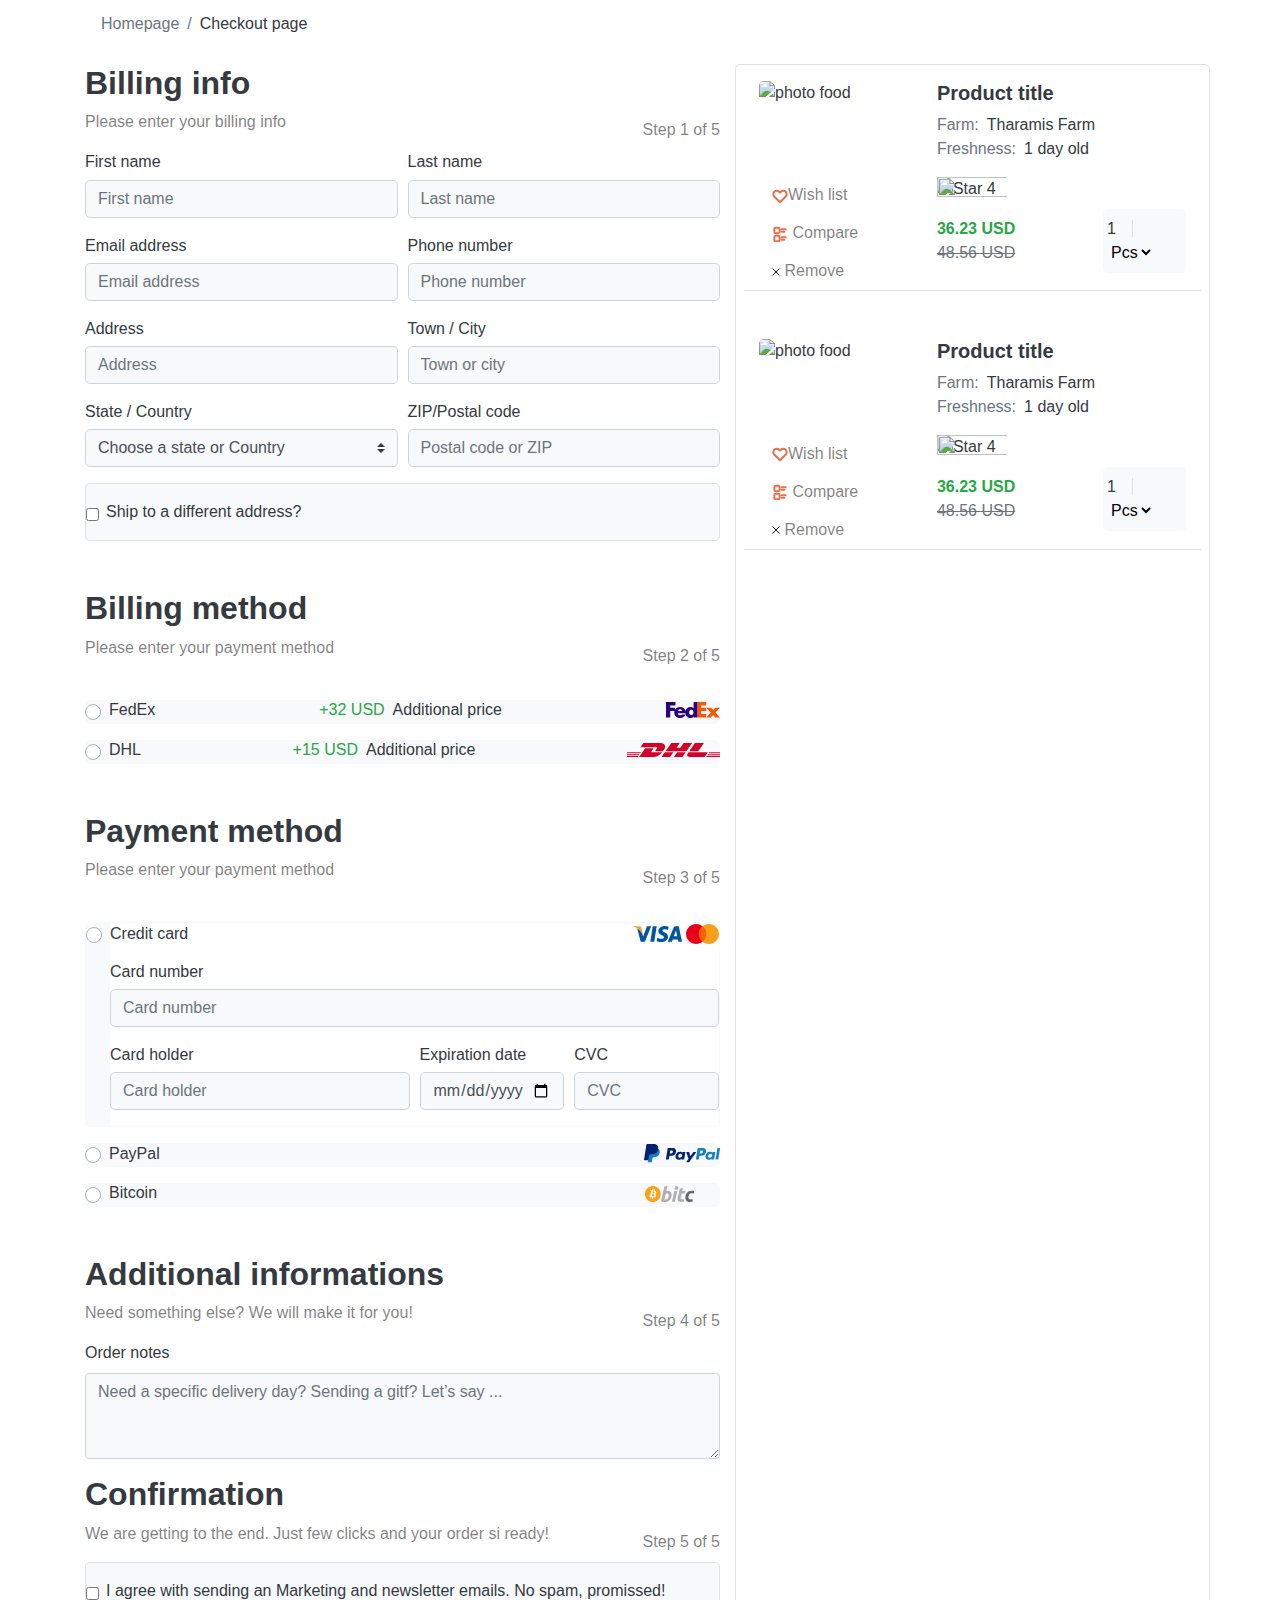
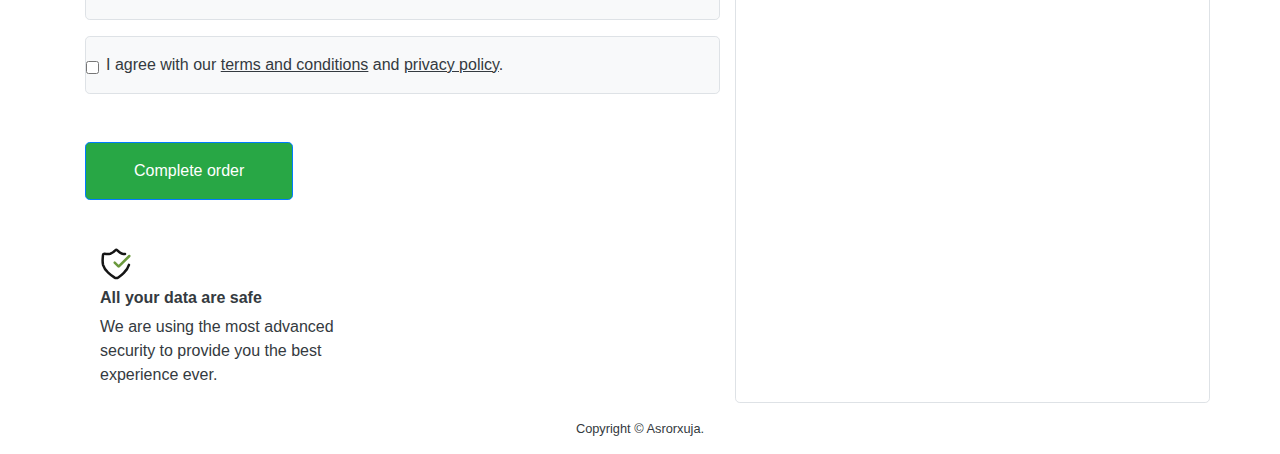
==== commit 344c239e: "add secon section" ====
--- a/checkout.html
+++ b/checkout.html
@@ -16,215 +16,350 @@
   <!-- SITE-MAIN -->
 
   <main class="site-main">
-<div class="container-lg">
-  <h2 class="sr-only">About Food products</h2>
+    <div class="container-lg">
+      <h2 class="sr-only">About Food products</h2>
       <nav aria-label="breadcrumb mb-4">
         <ol class="breadcrumb  bg-white">
           <li class="breadcrumb-item"><a class="text-muted" href="#">Homepage</a></li>
           <li class="breadcrumb-item active text-dark" aria-current="page">Checkout page</li>
         </ol>
       </nav>
-</div>
-
-
-<div class="container-lg">
-  <div class="row">
-
-    <div class="col-8">
-      <h2 class="font-weight-bolder">Billing info</h2>
-      <div class="d-flex align-items-center justify-content-between">
-        <p class="text-black-50">Please enter your billing info</p>
-        <span class="text-black-50">Step 1 of 5</span>
-      </div>
-
-      <form action="https://echo.htmlacademy.ru" method="GET">
-        <div class="form-row">
-          <div class="col-md-6 mb-3">
-            <label class="h6" for="validationDefault01">First name</label>
-            <input type="text" class="form-control bg-light rounded-lg" id="validationDefault01" placeholder="First name" required>
+    </div>
+
+
+    <div class="container-lg">
+      <div class="row">
+
+        <div class="col-7">
+          <h2 class="font-weight-bolder">Billing info</h2>
+          <div class="d-flex align-items-center justify-content-between">
+            <p class="text-black-50">Please enter your billing info</p>
+            <span class="text-black-50">Step 1 of 5</span>
           </div>
-          <div class="col-md-6 mb-3">
-            <label class="h6" for="validationDefault02">Last name</label>
-            <input type="text" class="form-control bg-light rounded-lg" id="validationDefault02" placeholder="Last name" required>
-          </div>
-        </div>
-        <div class="form-row">
-          <div class="col-md-6 mb-3">
-            <label class="h6" for="validationDefault03">Email address</label>
-            <input type="email" class="form-control bg-light rounded-lg" id="validationDefault03" placeholder="Email address" required>
-          </div>
-          <div class="col-md-6 mb-3">
-            <label class="h6" for="validationDefault04">Phone number</label>
-            <input type="tel" class="form-control bg-light rounded-lg" id="validationDefault04" placeholder="Phone number" required>
-          </div>
-        </div>
-        <div class="form-row">
-          <div class="col-md-6 mb-3">
-            <label class="h6" for="validationDefault05">Address</label>
-            <input type="text" class="form-control bg-light rounded-lg" id="validationDefault05" placeholder="Address" required>
-          </div>
-          <div class="col-md-6 mb-3">
-            <label class="h6" for="validationDefault06">Town / City</label>
-            <input type="text" class="form-control bg-light rounded-lg" id="validationDefault06" placeholder="Town or city" required>
-          </div>
-        </div>
-        <div class="form-row">
-          <div class="col-md-6 mb-3">
-            <label class="h6" for="validationDefault07">State / Country</label>
-            <select class="custom-select bg-light rounded-lg" id="validationDefault07" name="country" required>
-              <option value="state_or_country" selected disabled>Choose a state or Country</option>
-              <option value="Uzbekistan">Uzbekistan</option>
-              <option value="USA">USA</option>
-              <option value="Russia">Russia</option>
-              <option value="Englang">Englang</option>
-              <option value="France">France</option>
-            </select>
-          </div>
-          <div class="col-md-6 mb-3">
-            <label class="h6" for="validationDefault08">ZIP/Postal code</label>
-            <input type="text" class="form-control bg-light rounded-lg" id="validationDefault08" placeholder="Postal code or ZIP" required>
-          </div>
-        </div>
-        <div class="form-group mb-5 border py-3 rounded-lg bg-light">
-          <div class="form-check d-flex align-items-center">
-            <input class="form-check-input" type="checkbox" id="invalidCheck2" required>
-            <label class="form-check-label" for="invalidCheck2">
-              Ship to a different address?
-            </label>
-          </div>
-        </div>
-
-          <div class="billing-method">
-            <h2 class="font-weight-bolder">Billing method</h2>
-            <div class="d-flex align-items-center justify-content-between">
-              <p class="text-black-50">Please enter your payment method</p>
-              <span class="text-black-50">Step 2 of 5</span>
-            </div>
-            <div class="custom-control custom-radio mb-3 bg-light rounded-lg mt-4">
-              <input type="radio" id="customRadio1" name="customRadio" class="custom-control-input">
-              <label class="custom-control-label d-flex align-items-center justify-content-between h6" for="customRadio1">FedEx<span><span class="text-success mr-2">+32 USD</span><span>Additional price</span></span><span>
-                <svg width="54" height="16" fill="none" xmlns="http://www.w3.org/2000/svg"><path d="M44.962 5.638l2.234 2.38 2.15-2.38h4.592l-4.487 4.88L54 15.438h-4.777l-2.213-2.4-2.192 2.4h-4.613l4.51-4.9-4.51-4.9h4.758z" fill="#F85604"/><path d="M40.208 5.638v3.311H35.1v3.039h5.107v3.45h-8.86V0h8.86v3.441H35.1v2.197h5.107z" fill="#F85604"/><path d="M27.61 0v6.318h-.042c-.828-.92-1.862-1.24-3.06-1.24-2.458 0-4.309 1.617-4.959 3.752-.741-2.353-2.652-3.796-5.486-3.796-2.301 0-4.118 1-5.066 2.627V5.638H4.24V3.44h5.19V0H0v15.438h4.24V8.95h4.226a5.96 5.96 0 00-.193 1.526c0 3.22 2.544 5.48 5.79 5.48 2.73 0 4.53-1.239 5.48-3.498H15.91c-.492.68-.864.88-1.847.88-1.14 0-2.122-.961-2.122-2.1h7.4C19.66 13.793 21.72 16 24.547 16c1.22 0 2.337-.58 3.02-1.56h.04v1h3.738V0h-3.737zM12.06 8.995c.235-.98 1.022-1.621 2.004-1.621 1.08 0 1.827.62 2.023 1.62H12.06zm13.28 4.093c-1.377 0-2.234-1.242-2.234-2.538 0-1.385.745-2.718 2.234-2.718 1.545 0 2.16 1.333 2.16 2.718 0 1.314-.652 2.538-2.16 2.538z" fill="#2B017B"/></svg></span></label>
-            </div>
-            <div class="custom-control custom-radio mb-3 bg-light rounded-lg ">
-              <input type="radio" id="customRadio2" name="customRadio" class="custom-control-input">
-              <label class="custom-control-label d-flex align-items-center justify-content-between h6" for="customRadio2">DHL<span><span class="text-success mr-2">+15 USD</span><span>Additional price</span></span><span>
-                <svg width="93" height="14" fill="none" xmlns="http://www.w3.org/2000/svg"><path d="M29.985 5.205c-.406.586-1.086 1.605-1.5 2.2-.21.302-.59.851.668.851h6.623s1.067-1.546 1.962-2.838C38.955 3.659 37.843 0 33.492 0H16.356l-2.972 4.297h16.194c.818 0 .807.332.407.908zM25.12 9.316c-1.258 0-.878-.55-.668-.853.413-.594 1.105-1.602 1.511-2.188.4-.577.41-.908-.408-.908h-7.406L12.18 14h14.553c4.806 0 7.483-3.48 8.307-4.683h-9.92zM34.587 14h8.537l3.236-4.684h-8.536c-.002 0-3.237 4.684-3.237 4.684zM56.613 0L53.34 4.734h-3.81L52.802 0h-8.535l-5.71 8.256H59.44L65.147 0h-8.534zm-9.68 14h8.535l3.238-4.683h-8.534c-.003 0-3.238 4.683-3.238 4.683zM0 11.164v.995h11.89l.686-.995H0zm13.854-1.848H0v.994h13.166l.688-.994zM0 14h10.616l.683-.99H0V14zm80.472-1.842H93v-.995H81.16l-.688.995zM79.199 14H93v-.99H79.882l-.683.99zm3.236-4.684l-.686.995H93v-.995H82.435zm-11.178-1.06L76.967 0h-9.04c-.003 0-5.713 8.256-5.713 8.256h9.043zm-9.775 1.06s-.624.908-.927 1.345C59.484 12.202 60.431 14 63.93 14h13.706l3.238-4.683h-19.39z" fill="#D50029"/></svg></span></label>
-            </div>
-          </div>
-
-          <div class="payment-method mt-5">
-            <h2 class="font-weight-bolder">Payment method</h2>
-          <div class="d-flex align-items-center justify-content-between">
-            <p class="text-black-50">Please enter your payment method</p>
-            <span class="text-black-50">Step 3 of 5</span>
-          </div>
-          <div class="custom-control custom-radio mb-3 bg-light rounded-lg mt-4 border border-light">
-            <div class="credit-card-wrapper bg-white">
-              <input type="radio" id="customRadio3" name="customRadioPayment" class="custom-control-input">
-              <label class="custom-control-label d-flex align-items-center justify-content-between h6" for="customRadio3">Credit card<span><span>
-                <svg width="49" height="16" fill="none" xmlns="http://www.w3.org/2000/svg"><g clip-path="url(#clip0)"><path d="M21.233 15.77h-3.97L19.747.28h3.97l-2.483 15.49zM35.622.66a9.706 9.706 0 00-3.56-.66c-3.92 0-6.68 2.109-6.697 5.124-.033 2.225 1.976 3.46 3.478 4.202 1.536.758 2.058 1.253 2.058 1.928-.016 1.038-1.24 1.516-2.384 1.516-1.584 0-2.434-.246-3.724-.824l-.523-.247-.555 3.477c.93.428 2.646.807 4.427.824 4.165 0 6.876-2.076 6.908-5.29.016-1.763-1.045-3.114-3.332-4.218-1.388-.708-2.238-1.186-2.238-1.911.016-.66.719-1.335 2.286-1.335a6.693 6.693 0 012.957.593l.359.165.54-3.345zM40.899 10.282c.327-.89 1.585-4.333 1.585-4.333-.017.033.326-.907.522-1.483l.277 1.334s.752 3.708.915 4.482H40.9zm4.9-10.001h-3.07c-.947 0-1.667.28-2.075 1.285l-5.896 14.203h4.165l.833-2.323h5.096c.114.543.474 2.323.474 2.323H49L45.799.281zM13.948.28l-3.887 10.562L9.636 8.7C8.918 6.23 6.664 3.543 4.148 2.208L7.71 15.753h4.197L18.146.28h-4.198z" fill="#00579F"/><path d="M6.452.28H.065L0 .595C4.982 1.879 8.281 4.977 9.637 8.7L8.248 1.583C8.02.593 7.318.313 6.452.28z" fill="#F4A622"/></g><defs><clipPath id="clip0"><path fill="#fff" d="M0 0h49v16H0z"/></clipPath></defs></svg></span>
-                <span>
-                  <svg width="33" height="20" fill="none" xmlns="http://www.w3.org/2000/svg"><path d="M20.962 2.139h-8.923V17.86h8.923V2.14z" fill="#FF5F00"/><path d="M12.605 10c0-3.194 1.53-6.028 3.88-7.861A10.261 10.261 0 0010.197 0C4.56 0 0 4.472 0 10s4.56 10 10.197 10c2.38 0 4.56-.806 6.288-2.139A9.916 9.916 0 0112.605 10z" fill="#EB001B"/><path d="M33 10c0 5.528-4.561 10-10.198 10-2.38 0-4.56-.806-6.288-2.139 2.379-1.833 3.88-4.667 3.88-7.861s-1.53-6.028-3.88-7.861A10.261 10.261 0 0122.802 0c5.637 0 10.197 4.5 10.197 10z" fill="#F79E1B"/></svg></span></span></label>
-
-                  <div class="mt-3 mb-3">
-                    <label class="h6" for="validationDefault09">Card number</label>
-                    <input type="text" class="form-control bg-light rounded-lg" id="validationDefault09" placeholder="Card number" required>
+
+          <form action="https://echo.htmlacademy.ru" method="GET">
+            <div class="form-row">
+              <div class="col-md-6 mb-3">
+                <label class="h6" for="validationDefault01">First name</label>
+                <input type="text" class="form-control bg-light rounded-lg" id="validationDefault01" placeholder="First name" required>
+              </div>
+              <div class="col-md-6 mb-3">
+                <label class="h6" for="validationDefault02">Last name</label>
+                <input type="text" class="form-control bg-light rounded-lg" id="validationDefault02" placeholder="Last name" required>
+              </div>
+            </div>
+            <div class="form-row">
+              <div class="col-md-6 mb-3">
+                <label class="h6" for="validationDefault03">Email address</label>
+                <input type="email" class="form-control bg-light rounded-lg" id="validationDefault03" placeholder="Email address" required>
+              </div>
+              <div class="col-md-6 mb-3">
+                <label class="h6" for="validationDefault04">Phone number</label>
+                <input type="tel" class="form-control bg-light rounded-lg" id="validationDefault04" placeholder="Phone number" required>
+              </div>
+            </div>
+            <div class="form-row">
+              <div class="col-md-6 mb-3">
+                <label class="h6" for="validationDefault05">Address</label>
+                <input type="text" class="form-control bg-light rounded-lg" id="validationDefault05" placeholder="Address" required>
+              </div>
+              <div class="col-md-6 mb-3">
+                <label class="h6" for="validationDefault06">Town / City</label>
+                <input type="text" class="form-control bg-light rounded-lg" id="validationDefault06" placeholder="Town or city" required>
+              </div>
+            </div>
+            <div class="form-row">
+              <div class="col-md-6 mb-3">
+                <label class="h6" for="validationDefault07">State / Country</label>
+                <select class="custom-select bg-light rounded-lg" id="validationDefault07" name="country" required>
+                  <option value="state_or_country" selected disabled>Choose a state or Country</option>
+                  <option value="Uzbekistan">Uzbekistan</option>
+                  <option value="USA">USA</option>
+                  <option value="Russia">Russia</option>
+                  <option value="Englang">Englang</option>
+                  <option value="France">France</option>
+                </select>
+              </div>
+              <div class="col-md-6 mb-3">
+                <label class="h6" for="validationDefault08">ZIP/Postal code</label>
+                <input type="text" class="form-control bg-light rounded-lg" id="validationDefault08" placeholder="Postal code or ZIP" required>
+              </div>
+            </div>
+            <div class="form-group mb-5 border py-3 rounded-lg bg-light">
+              <div class="form-check d-flex align-items-center">
+                <input class="form-check-input" type="checkbox" id="invalidCheck2" required>
+                <label class="form-check-label" for="invalidCheck2">
+                  Ship to a different address?
+                </label>
+              </div>
+            </div>
+
+            <div class="billing-method">
+              <h2 class="font-weight-bolder">Billing method</h2>
+              <div class="d-flex align-items-center justify-content-between">
+                <p class="text-black-50">Please enter your payment method</p>
+                <span class="text-black-50">Step 2 of 5</span>
+              </div>
+              <div class="custom-control custom-radio mb-3 bg-light rounded-lg mt-4">
+                <input type="radio" id="customRadio1" name="customRadio" class="custom-control-input">
+                <label class="custom-control-label d-flex align-items-center justify-content-between h6" for="customRadio1">FedEx<span><span class="text-success mr-2">+32 USD</span><span>Additional price</span></span><span>
+                  <svg width="54" height="16" fill="none" xmlns="http://www.w3.org/2000/svg"><path d="M44.962 5.638l2.234 2.38 2.15-2.38h4.592l-4.487 4.88L54 15.438h-4.777l-2.213-2.4-2.192 2.4h-4.613l4.51-4.9-4.51-4.9h4.758z" fill="#F85604"/><path d="M40.208 5.638v3.311H35.1v3.039h5.107v3.45h-8.86V0h8.86v3.441H35.1v2.197h5.107z" fill="#F85604"/><path d="M27.61 0v6.318h-.042c-.828-.92-1.862-1.24-3.06-1.24-2.458 0-4.309 1.617-4.959 3.752-.741-2.353-2.652-3.796-5.486-3.796-2.301 0-4.118 1-5.066 2.627V5.638H4.24V3.44h5.19V0H0v15.438h4.24V8.95h4.226a5.96 5.96 0 00-.193 1.526c0 3.22 2.544 5.48 5.79 5.48 2.73 0 4.53-1.239 5.48-3.498H15.91c-.492.68-.864.88-1.847.88-1.14 0-2.122-.961-2.122-2.1h7.4C19.66 13.793 21.72 16 24.547 16c1.22 0 2.337-.58 3.02-1.56h.04v1h3.738V0h-3.737zM12.06 8.995c.235-.98 1.022-1.621 2.004-1.621 1.08 0 1.827.62 2.023 1.62H12.06zm13.28 4.093c-1.377 0-2.234-1.242-2.234-2.538 0-1.385.745-2.718 2.234-2.718 1.545 0 2.16 1.333 2.16 2.718 0 1.314-.652 2.538-2.16 2.538z" fill="#2B017B"/></svg></span></label>
+                </div>
+                <div class="custom-control custom-radio mb-3 bg-light rounded-lg ">
+                  <input type="radio" id="customRadio2" name="customRadio" class="custom-control-input">
+                  <label class="custom-control-label d-flex align-items-center justify-content-between h6" for="customRadio2">DHL<span><span class="text-success mr-2">+15 USD</span><span>Additional price</span></span><span>
+                    <svg width="93" height="14" fill="none" xmlns="http://www.w3.org/2000/svg"><path d="M29.985 5.205c-.406.586-1.086 1.605-1.5 2.2-.21.302-.59.851.668.851h6.623s1.067-1.546 1.962-2.838C38.955 3.659 37.843 0 33.492 0H16.356l-2.972 4.297h16.194c.818 0 .807.332.407.908zM25.12 9.316c-1.258 0-.878-.55-.668-.853.413-.594 1.105-1.602 1.511-2.188.4-.577.41-.908-.408-.908h-7.406L12.18 14h14.553c4.806 0 7.483-3.48 8.307-4.683h-9.92zM34.587 14h8.537l3.236-4.684h-8.536c-.002 0-3.237 4.684-3.237 4.684zM56.613 0L53.34 4.734h-3.81L52.802 0h-8.535l-5.71 8.256H59.44L65.147 0h-8.534zm-9.68 14h8.535l3.238-4.683h-8.534c-.003 0-3.238 4.683-3.238 4.683zM0 11.164v.995h11.89l.686-.995H0zm13.854-1.848H0v.994h13.166l.688-.994zM0 14h10.616l.683-.99H0V14zm80.472-1.842H93v-.995H81.16l-.688.995zM79.199 14H93v-.99H79.882l-.683.99zm3.236-4.684l-.686.995H93v-.995H82.435zm-11.178-1.06L76.967 0h-9.04c-.003 0-5.713 8.256-5.713 8.256h9.043zm-9.775 1.06s-.624.908-.927 1.345C59.484 12.202 60.431 14 63.93 14h13.706l3.238-4.683h-19.39z" fill="#D50029"/></svg></span></label>
                   </div>
-
-                  <div class="form-row">
-                    <div class="col-md-6 mb-3">
-                      <label class="h6" for="validationDefault10">Card holder</label>
-                      <input type="text" class="form-control bg-light rounded-lg" id="validationDefault10" placeholder="Card holder" required>
+                </div>
+
+                <div class="payment-method mt-5">
+                  <h2 class="font-weight-bolder">Payment method</h2>
+                  <div class="d-flex align-items-center justify-content-between">
+                    <p class="text-black-50">Please enter your payment method</p>
+                    <span class="text-black-50">Step 3 of 5</span>
+                  </div>
+                  <div class="custom-control custom-radio mb-3 bg-light rounded-lg mt-4 border border-light">
+                    <div class="credit-card-wrapper bg-white">
+                      <input type="radio" id="customRadio3" name="customRadioPayment" class="custom-control-input">
+                      <label class="custom-control-label d-flex align-items-center justify-content-between h6" for="customRadio3">Credit card<span><span>
+                        <svg width="49" height="16" fill="none" xmlns="http://www.w3.org/2000/svg"><g clip-path="url(#clip0)"><path d="M21.233 15.77h-3.97L19.747.28h3.97l-2.483 15.49zM35.622.66a9.706 9.706 0 00-3.56-.66c-3.92 0-6.68 2.109-6.697 5.124-.033 2.225 1.976 3.46 3.478 4.202 1.536.758 2.058 1.253 2.058 1.928-.016 1.038-1.24 1.516-2.384 1.516-1.584 0-2.434-.246-3.724-.824l-.523-.247-.555 3.477c.93.428 2.646.807 4.427.824 4.165 0 6.876-2.076 6.908-5.29.016-1.763-1.045-3.114-3.332-4.218-1.388-.708-2.238-1.186-2.238-1.911.016-.66.719-1.335 2.286-1.335a6.693 6.693 0 012.957.593l.359.165.54-3.345zM40.899 10.282c.327-.89 1.585-4.333 1.585-4.333-.017.033.326-.907.522-1.483l.277 1.334s.752 3.708.915 4.482H40.9zm4.9-10.001h-3.07c-.947 0-1.667.28-2.075 1.285l-5.896 14.203h4.165l.833-2.323h5.096c.114.543.474 2.323.474 2.323H49L45.799.281zM13.948.28l-3.887 10.562L9.636 8.7C8.918 6.23 6.664 3.543 4.148 2.208L7.71 15.753h4.197L18.146.28h-4.198z" fill="#00579F"/><path d="M6.452.28H.065L0 .595C4.982 1.879 8.281 4.977 9.637 8.7L8.248 1.583C8.02.593 7.318.313 6.452.28z" fill="#F4A622"/></g><defs><clipPath id="clip0"><path fill="#fff" d="M0 0h49v16H0z"/></clipPath></defs></svg></span>
+                        <span>
+                          <svg width="33" height="20" fill="none" xmlns="http://www.w3.org/2000/svg"><path d="M20.962 2.139h-8.923V17.86h8.923V2.14z" fill="#FF5F00"/><path d="M12.605 10c0-3.194 1.53-6.028 3.88-7.861A10.261 10.261 0 0010.197 0C4.56 0 0 4.472 0 10s4.56 10 10.197 10c2.38 0 4.56-.806 6.288-2.139A9.916 9.916 0 0112.605 10z" fill="#EB001B"/><path d="M33 10c0 5.528-4.561 10-10.198 10-2.38 0-4.56-.806-6.288-2.139 2.379-1.833 3.88-4.667 3.88-7.861s-1.53-6.028-3.88-7.861A10.261 10.261 0 0122.802 0c5.637 0 10.197 4.5 10.197 10z" fill="#F79E1B"/></svg></span></span></label>
+
+                          <div class="mt-3 mb-3">
+                            <label class="h6" for="validationDefault09">Card number</label>
+                            <input type="text" class="form-control bg-light rounded-lg" id="validationDefault09" placeholder="Card number" required>
+                          </div>
+
+                          <div class="form-row">
+                            <div class="col-md-6 mb-3">
+                              <label class="h6" for="validationDefault10">Card holder</label>
+                              <input type="text" class="form-control bg-light rounded-lg" id="validationDefault10" placeholder="Card holder" required>
+                            </div>
+                            <div class="col-md-3 mb-3">
+                              <label class="h6" for="validationDefault11">Expiration date</label>
+                              <input type="date" class="form-control bg-light rounded-lg" id="validationDefault11" placeholder="DD/MM/YY" required>
+                            </div>
+                            <div class="col-md-3 mb-3">
+                              <label class="h6" for="validationDefault12">CVC</label>
+                              <input type="text" class="form-control bg-light rounded-lg" id="validationDefault12" placeholder="CVC" required>
+                            </div>
+                          </div>
+                        </div>
+                      </div>
+                      <div class="custom-control custom-radio mb-3 bg-light rounded-lg ">
+                        <input type="radio" id="customRadio4" name="customRadioPayment" class="custom-control-input">
+                        <label class="custom-control-label d-flex align-items-center justify-content-between h6" for="customRadio4">PayPal<span>
+                          <svg width="76" height="19" fill="none" xmlns="http://www.w3.org/2000/svg"><path d="M28.416 4.09H24.21a.59.59 0 00-.38.138.574.574 0 00-.197.348l-1.701 10.629a.34.34 0 00.08.278.35.35 0 00.267.12h2.008c.139 0 .274-.048.38-.138a.574.574 0 00.197-.348l.459-2.867a.574.574 0 01.197-.348.59.59 0 01.38-.138h1.33c2.77 0 4.37-1.322 4.787-3.94.188-1.145.008-2.045-.536-2.676-.598-.692-1.658-1.058-3.065-1.058zm.485 3.882c-.23 1.487-1.383 1.487-2.498 1.487h-.635l.446-2.777a.345.345 0 01.118-.209.354.354 0 01.228-.083h.29c.76 0 1.476 0 1.847.427.22.254.288.633.204 1.155zm12.085-.048h-2.013a.354.354 0 00-.228.083.344.344 0 00-.119.209l-.089.555-.14-.201c-.437-.624-1.409-.832-2.38-.832-2.225 0-4.125 1.66-4.495 3.991-.193 1.163.08 2.274.75 3.05.614.712 1.492 1.009 2.536 1.009 1.794 0 2.788-1.136 2.788-1.136l-.09.551a.34.34 0 00.08.279.351.351 0 00.266.121h1.814c.139 0 .274-.049.38-.138a.573.573 0 00.197-.349l1.088-6.793a.34.34 0 00-.198-.367.354.354 0 00-.147-.032zm-2.807 3.863c-.194 1.134-1.107 1.895-2.272 1.895-.585 0-1.052-.184-1.352-.535-.298-.348-.41-.843-.316-1.394.181-1.124 1.11-1.91 2.257-1.91.572 0 1.036.187 1.343.54.306.357.428.855.34 1.404zm13.533-3.863h-2.024a.594.594 0 00-.484.253l-2.79 4.052-1.184-3.894a.578.578 0 00-.211-.297.592.592 0 00-.35-.114h-1.988a.354.354 0 00-.286.144.344.344 0 00-.047.313l2.229 6.447-2.096 2.916a.343.343 0 00.104.495c.055.033.118.05.182.05h2.021a.59.59 0 00.48-.247L52 8.467a.343.343 0 00-.107-.493.354.354 0 00-.181-.05z" fill="#022273"/><path d="M58.412 4.09h-4.206a.59.59 0 00-.38.138.574.574 0 00-.197.348l-1.7 10.629a.34.34 0 00.079.278.348.348 0 00.266.12h2.158a.412.412 0 00.404-.34l.482-3.013a.574.574 0 01.197-.348.59.59 0 01.38-.138h1.33c2.771 0 4.37-1.322 4.788-3.94.189-1.145.007-2.045-.537-2.676-.597-.692-1.657-1.058-3.064-1.058zm.485 3.882c-.23 1.487-1.382 1.487-2.498 1.487h-.634l.446-2.777a.342.342 0 01.118-.209.352.352 0 01.228-.083h.29c.76 0 1.476 0 1.846.427.221.254.288.633.204 1.155zm12.085-.048h-2.013a.352.352 0 00-.227.083.343.343 0 00-.118.209l-.09.555-.14-.201c-.437-.624-1.408-.832-2.379-.832-2.225 0-4.125 1.66-4.495 3.991-.192 1.163.08 2.274.75 3.05.614.712 1.491 1.009 2.536 1.009 1.793 0 2.787-1.136 2.787-1.136l-.09.551a.342.342 0 00.2.368c.046.021.096.032.147.032h1.814a.59.59 0 00.38-.138.573.573 0 00.196-.349l1.09-6.793a.342.342 0 00-.201-.367.355.355 0 00-.147-.032zm-2.807 3.863c-.193 1.134-1.108 1.895-2.272 1.895-.584 0-1.052-.184-1.352-.535-.298-.348-.41-.843-.317-1.394.183-1.125 1.11-1.91 2.257-1.91.572 0 1.037.187 1.343.54.308.357.43.855.34 1.404zm5.181-7.405L71.63 15.205a.34.34 0 00.08.278.348.348 0 00.266.12h1.735a.581.581 0 00.578-.486L75.99 4.489a.341.341 0 00-.2-.367.355.355 0 00-.146-.032h-1.943a.354.354 0 00-.227.083.345.345 0 00-.119.209z" fill="#167FC4"/><path d="M4.468 17.67l.322-2.014-.717-.017H.653L3.03.783a.19.19 0 01.066-.117.196.196 0 01.127-.045H8.99c1.915 0 3.236.392 3.926 1.167.323.364.53.744.629 1.162.104.44.106.963.004 1.603l-.007.046v.41l.323.18c.247.124.47.29.655.493.277.31.456.706.531 1.174.079.482.053 1.056-.075 1.705-.148.746-.386 1.397-.709 1.929-.284.476-.666.89-1.122 1.212-.428.3-.936.527-1.511.672a7.639 7.639 0 01-1.89.215h-.448c-.321 0-.633.114-.878.318a1.335 1.335 0 00-.457.805l-.034.181-.568 3.549-.026.13c-.007.041-.018.062-.036.076a.096.096 0 01-.059.021H4.468z" fill="#022273"/><path d="M14.174 4.647c-.017.108-.037.22-.06.333-.76 3.85-3.362 5.179-6.686 5.179H5.736a.818.818 0 00-.812.686l-.867 5.416-.245 1.535a.42.42 0 00.098.344.432.432 0 00.33.15h3a.72.72 0 00.714-.6l.03-.151.565-3.535.036-.194a.719.719 0 01.713-.6h.45c2.907 0 5.184-1.165 5.849-4.532.278-1.406.134-2.581-.601-3.407a2.866 2.866 0 00-.822-.624z" fill="#167FC4"/><path d="M13.376 4.334a6.078 6.078 0 00-.74-.162 9.534 9.534 0 00-1.491-.107H6.624a.727.727 0 00-.47.17.708.708 0 00-.243.431L4.95 10.67l-.028.175a.806.806 0 01.277-.491.828.828 0 01.535-.195h1.692c3.324 0 5.926-1.33 6.687-5.179.023-.114.042-.225.06-.333a4.085 4.085 0 00-.797-.313z" fill="#022273"/><path d="M5.912 4.666a.706.706 0 01.243-.43c.13-.11.297-.171.47-.17h4.52c.536 0 1.036.034 1.492.107.309.048.613.12.91.214.225.073.434.16.626.26.226-1.423-.002-2.391-.782-3.268C12.531.413 10.978 0 8.991 0H3.223a.82.82 0 00-.814.687L.006 15.696a.482.482 0 00.282.52c.065.03.135.044.207.045h3.561l.894-5.591.962-6.004z" fill="#022273"/></svg></span></label>
+                        </div>
+                        <div class="custom-control custom-radio mb-3 bg-light rounded-lg ">
+                          <input type="radio" id="customRadio5" name="customRadioPayment" class="custom-control-input">
+                          <label class="custom-control-label d-flex align-items-center justify-content-between h6" for="customRadio5">Bitcoin<span>
+                            <svg width="75" height="16" fill="none" xmlns="http://www.w3.org/2000/svg"><g clip-path="url(#clip0)"><path d="M15.425 9.937c-1.046 4.285-5.295 6.894-9.49 5.825-4.194-1.069-6.747-5.41-5.7-9.695C1.28 1.781 5.529-.828 9.723.241c4.195 1.068 6.748 5.41 5.702 9.696z" fill="#FCA014"/><path d="M11.282 6.861c.156-1.064-.637-1.637-1.722-2.018L9.912 3.4l-.86-.219-.342 1.404a35.353 35.353 0 00-.688-.166l.345-1.413-.859-.219-.352 1.442a28.3 28.3 0 01-.549-.132l.001-.004-1.184-.303-.229.938s.637.15.624.158c.348.09.41.324.4.51l-.4 1.644a.7.7 0 01.089.029l-.09-.023-.563 2.301c-.042.108-.15.27-.393.209.008.012-.625-.16-.625-.16l-.426 1.005 1.118.285c.208.053.411.109.612.161l-.355 1.459.858.219.352-1.443c.234.065.462.125.684.181L6.73 12.7l.859.219.355-1.456c1.465.284 2.567.17 3.03-1.184.374-1.09-.018-1.72-.789-2.13.561-.131.984-.509 1.097-1.288zM9.32 9.673c-.265 1.09-2.062.501-2.644.353l.472-1.932c.582.149 2.45.443 2.172 1.58zm.266-2.828c-.242.992-1.737.488-2.222.365l.427-1.753c.485.124 2.047.354 1.795 1.388z" fill="#fff"/><g opacity=".5" fill="#666"><path d="M22.947 4.841c.635 0 1.184.116 1.645.345.463.23.845.54 1.152.931.302.393.527.851.672 1.377.145.527.217 1.094.217 1.7 0 .933-.167 1.813-.504 2.643a6.872 6.872 0 01-1.378 2.168 6.477 6.477 0 01-2.061 1.456 6.177 6.177 0 01-2.575.537c-.12 0-.33-.004-.626-.01a8.96 8.96 0 01-1.02-.09 11.77 11.77 0 01-1.218-.244 6.027 6.027 0 01-1.22-.446L19.46.49l3.07-.487-1.227 5.223c.263-.12.528-.214.792-.283.265-.067.549-.102.852-.102zM20.37 13.51c.462 0 .898-.116 1.308-.345.41-.228.765-.537 1.061-.92a4.678 4.678 0 00.961-2.827c0-.648-.106-1.153-.317-1.518-.211-.364-.602-.547-1.17-.547-.185 0-.425.036-.722.1a1.791 1.791 0 00-.804.427l-1.307 5.547c.079.014.149.028.208.04a2.092 2.092 0 00.426.042h.356zM29.818 15.716h-2.933l2.477-10.649h2.953l-2.497 10.649zm1.427-11.947c-.41 0-.78-.124-1.11-.374-.332-.248-.496-.63-.496-1.144 0-.283.056-.548.168-.799.113-.25.261-.465.447-.648.185-.181.4-.326.643-.436a1.93 1.93 0 01.784-.161c.41 0 .778.125 1.11.374.328.25.494.633.494 1.144 0 .284-.056.55-.168.8a2.108 2.108 0 01-1.09 1.083c-.245.11-.505.161-.782.161zM34.885 2.414l3.072-.487-.754 3.14h3.29l-.594 2.469h-3.27l-.872 3.725c-.08.31-.126.6-.138.87-.015.27.019.503.098.699a.87.87 0 00.426.454c.205.11.498.164.882.164.316 0 .624-.03.922-.092.297-.06.597-.143.901-.253l.219 2.31c-.397.148-.826.275-1.288.383-.464.109-1.012.162-1.646.162-.911 0-1.617-.139-2.12-.414-.503-.277-.859-.656-1.071-1.135-.21-.478-.304-1.029-.278-1.65.028-.621.12-1.275.278-1.964l1.943-8.381z"/></g><path d="M40.365 11.464c0-.918.146-1.783.436-2.592.29-.81.708-1.52 1.25-2.128a5.857 5.857 0 011.972-1.437c.771-.35 1.634-.526 2.585-.526.596 0 1.127.058 1.595.173.47.116.895.266 1.28.455l-1.012 2.35a9.342 9.342 0 00-.822-.294c-.284-.089-.63-.132-1.04-.132-.98 0-1.754.345-2.33 1.032-.573.688-.862 1.613-.862 2.775 0 .688.145 1.244.437 1.67.29.426.826.638 1.604.638a5.04 5.04 0 001.11-.121c.358-.081.674-.183.952-.304l.22 2.41c-.372.146-.78.279-1.23.395-.45.112-.985.17-1.606.17-.82 0-1.513-.122-2.08-.363-.568-.245-1.037-.57-1.407-.982a3.725 3.725 0 01-.803-1.45 6.063 6.063 0 01-.249-1.74zM53.394 15.999c-.7 0-1.308-.11-1.824-.325a3.368 3.368 0 01-1.277-.911 3.96 3.96 0 01-.763-1.387 5.714 5.714 0 01-.257-1.77c0-.81.128-1.622.386-2.43a6.931 6.931 0 011.14-2.187 6.127 6.127 0 011.842-1.591c.725-.41 1.559-.617 2.496-.617.687 0 1.292.11 1.815.325.52.215.949.52 1.288.911.335.392.59.853.761 1.387.173.532.258 1.124.258 1.771 0 .809-.126 1.62-.376 2.431a7.074 7.074 0 01-1.11 2.186 5.85 5.85 0 01-1.832 1.589c-.733.411-1.583.618-2.547.618zm1.466-8.666c-.435 0-.82.13-1.148.384-.33.258-.608.582-.832.972-.226.393-.394.82-.507 1.286a5.656 5.656 0 00-.167 1.326c0 .676.106 1.202.316 1.58.213.377.595.567 1.15.567.436 0 .819-.128 1.15-.386.328-.255.606-.58.831-.971.225-.39.394-.82.507-1.286a5.73 5.73 0 00.168-1.326c0-.674-.107-1.201-.318-1.58-.212-.376-.595-.566-1.15-.566zM62.457 15.716h-2.935l2.477-10.649h2.954l-2.496 10.649zm1.425-11.947c-.409 0-.78-.124-1.109-.374-.33-.248-.496-.63-.496-1.144 0-.283.057-.548.169-.799a2.11 2.11 0 011.09-1.084c.244-.107.505-.161.782-.161.41 0 .78.125 1.11.374.33.25.497.633.497 1.144 0 .284-.06.55-.17.8a2.1 2.1 0 01-1.088 1.083c-.246.11-.506.161-.785.161zM67.067 5.551c.223-.066.472-.146.742-.233a10.723 10.723 0 012.042-.425c.416-.048.89-.072 1.416-.072 1.547 0 2.613.46 3.202 1.378.588.918.69 2.174.308 3.766l-1.35 5.75h-2.952l1.308-5.629c.08-.351.142-.691.189-1.023a2.474 2.474 0 00-.01-.87 1.046 1.046 0 00-.366-.608c-.194-.155-.486-.233-.883-.233a5.84 5.84 0 00-1.169.123l-1.922 8.24h-2.954l2.4-10.164z" fill="#666"/></g><defs><clipPath id="clip0"><path fill="#fff" d="M0 0h75v16H0z"/></clipPath></defs></svg></span></label>
+                          </div>
+                        </div>
+
+                        <div class="additional-info mt-5">
+                          <h2 class="font-weight-bolder">Additional informations</h2>
+                          <div class="d-flex align-items-center justify-content-between">
+                            <p class="text-black-50">Need something else? We will make it for you!</p>
+                            <span class="text-black-50">Step 4 of 5</span>
+                          </div>
+                          <div class="form-group">
+                            <label for="exampleFormControlTextarea1">Order notes</label>
+                            <textarea class="form-control bg-light" id="exampleFormControlTextarea1" rows="3" placeholder="Need a specific delivery day? Sending a gitf? Let’s say ..."></textarea>
+                          </div>
+                        </div>
+
+                        <div class="confirmation">
+                          <h2 class="font-weight-bolder">Confirmation</h2>
+                          <div class="d-flex align-items-center justify-content-between">
+                            <p class="text-black-50">We are getting to the end. Just few clicks and your order si ready!</p>
+                            <span class="text-black-50">Step 5 of 5</span>
+                          </div>
+
+                          <div class="form-group mb-5">
+                            <div class="form-check d-flex align-items-center border py-3 rounded-lg bg-light mb-3">
+                              <input class="form-check-input" type="checkbox" id="invalidCheck15" required>
+                              <label class="form-check-label" for="invalidCheck15">
+                                I agree with sending an Marketing and newsletter emails. No spam, promissed!
+                              </label>
+                            </div>
+                            <div class="form-check d-flex align-items-center border py-3 rounded-lg bg-light">
+                              <input class="form-check-input" type="checkbox" id="invalidCheck16" required>
+                              <label class="form-check-label" for="invalidCheck16">
+                                I agree with our <u>terms and conditions</u> and <u>privacy policy</u>.
+                              </label>
+                            </div>
+                          </div>
+                        </div>
+                        <button class="btn btn-primary bg-success px-5 py-3 rounded-lg" type="submit">Complete order</button>
+                      </form>
+
+                      <div class="col-6 security-info mt-5">
+                        <span>
+                          <svg width="32" height="32" fill="none" xmlns="http://www.w3.org/2000/svg"><path d="M25.053 5.96a9.8 9.8 0 01-2.667-.213 9.947 9.947 0 01-2.92-1.587 19.873 19.873 0 01-2.133-1.747 1.533 1.533 0 00-2.093 0 24.1 24.1 0 01-2.054 1.72 10.36 10.36 0 01-2.933 1.627c-.997.225-2.02.306-3.04.24a22.96 22.96 0 01-2.493-.24 1.52 1.52 0 00-1.734 1.333c-.066.64-.24 2.307-.32 4.16-.112 1.852.005 3.71.347 5.534a17.332 17.332 0 005.133 7.8 42.783 42.783 0 006.16 4.826 3.533 3.533 0 004 0 42.504 42.504 0 005.814-4.893 17.733 17.733 0 004.84-7.68" stroke="#151515" stroke-width="2.5" stroke-linecap="round" stroke-linejoin="round"/><path d="M14.666 14.667l3.813 3.813a.253.253 0 00.374 0L29.333 8" stroke="#6A983C" stroke-width="2.5" stroke-linecap="round" stroke-linejoin="round"/></svg>
+                        </span>
+                        <h2 class="h6 mt-2 font-weight-bolder">All your data are safe</h2>
+                        <p>We are using the most advanced security to provide you the best experience ever.</p>
+                      </div>
                     </div>
-                    <div class="col-md-3 mb-3">
-                      <label class="h6" for="validationDefault11">Expiration date</label>
-                      <input type="date" class="form-control bg-light rounded-lg" id="validationDefault11" placeholder="DD/MM/YY" required>
+
+                    <div class="col-5 border rounded-lg py-3 px-2">
+                      <div class="row no-gutters container-lg align-items-start justify-content-between border-bottom">
+                        <div class="col-4">
+                          <img class="d-block img-fluid w-100 rounded-lg" src="./img/foto-food.jpg" alt="photo food" width="100" height="67">
+                          <button class="btn text-black-50"><svg width="16" height="17" viewBox="0 0 16 17" fill="none" xmlns="http://www.w3.org/2000/svg">
+                            <path fill-rule="evenodd" clip-rule="evenodd"
+                            d="M8.87281 3.76001C9.50933 3.12349 10.3726 2.7659 11.2728 2.7659C12.173 2.7659 13.0363 3.12349 13.6728 3.76001C14.3093 4.39653 14.6669 5.25984 14.6669 6.16001C14.6669 7.06019 14.3093 7.92349 13.6728 8.56001L12.7995 9.43334L7.99948 14.2333L3.19948 9.43334L2.32614 8.56001C1.68962 7.92349 1.33203 7.06019 1.33203 6.16001C1.33203 5.25984 1.68962 4.39653 2.32614 3.76001C2.96266 3.12349 3.82597 2.7659 4.72614 2.7659C5.62632 2.7659 6.48962 3.12349 7.12614 3.76001L7.99948 4.63334L8.87281 3.76001Z" stroke="#E6704B" stroke-width="2" stroke-linecap="round" stroke-linejoin="round" />
+                          </svg>Wish list</button>
+
+                          <button class="btn text-black-50"><svg width="16" height="17" viewBox="0 0 16 17" fill="none"
+                            xmlns="http://www.w3.org/2000/svg"><g clip-path="url(#clip0)">
+                              <path d="M6.33398 1.83331H3.66732C2.93094 1.83331 2.33398 2.43027 2.33398 3.16665V5.83331C2.33398 6.56969 2.93094 7.16665 3.66732 7.16665H6.33398C7.07036 7.16665 7.66732 6.56969 7.66732 5.83331V3.16665C7.66732 2.43027 7.07036 1.83331 6.33398 1.83331Z" stroke="#E6704B" stroke-width="2" stroke-linecap="round" stroke-linejoin="round" />
+                              <path d="M6.33398 9.83331H3.66732C2.93094 9.83331 2.33398 10.4303 2.33398 11.1666V13.8333C2.33398 14.5697 2.93094 15.1666 3.66732 15.1666H6.33398C7.07036 15.1666 7.66732 14.5697 7.66732 13.8333V11.1666C7.66732 10.4303 7.07036 9.83331 6.33398 9.83331Z" stroke="#E6704B" stroke-width="2" stroke-linecap="round" stroke-linejoin="round" />
+                              <path d="M13.668 11.1665H9.66797" stroke="#E6704B" stroke-width="2" stroke-linecap="round"
+                              stroke-linejoin="round" />
+                              <path d="M12.3346 13.8333H9.66797" stroke="#E6704B" stroke-width="2" stroke-linecap="round"
+                              stroke-linejoin="round" />
+                              <path d="M12.3346 5.83331H9.66797" stroke="#E6704B" stroke-width="2" stroke-linecap="round"
+                              stroke-linejoin="round" />
+                              <path d="M13.668 3.16647H9.66797" stroke="#E6704B" stroke-width="2" stroke-linecap="round" stroke-linejoin="round" />
+                            </g><defs><clipPath id="clip0"><rect width="16" height="16" fill="white" transform="translate(0 0.5)" /></clipPath>
+                            </defs></svg> Compare</button>
+
+                            <button class="btn text-black-50">
+                              <svg width="8" height="8" fill="none" xmlns="http://www.w3.org/2000/svg"><path d="M7.18 7.18L.82.82M7.18.82L.82 7.18" stroke="#151515" stroke-linecap="round" stroke-linejoin="bevel"/></svg> Remove
+                            </button>
+                          </div>
+
+                          <div class="col-7">
+                            <h5 class="font-weight-bold">Product title</h5>
+                            <dl>
+                              <div class="d-flex flex-wrap">
+                                <dt class="mr-2 text-secondary font-weight-normal">Farm:</dt>
+                                <dd class="mb-0 font-weight-normal">Tharamis Farm</dd>
+                              </div>
+                              <div class="d-flex flex-wrap">
+                                <dt class="mr-2 text-secondary font-weight-normal">Freshness:</dt>
+                                <dd class="mb-0 font-weight-normal">1 day old</dd>
+                              </div>
+                            </dl>
+                            <div class="product__rating">
+                              <img src="./img/icon-star-white.svg" width="108" height="20" alt="Star 4">
+                              <img class="product__rating-star" style="--star-count: 4" src="./img/icon-star-yellow.svg" width="108" height="20" alt="" aria-hidden="true">
+                            </div>
+                            <div class="row mt-2 align-items-center justify-content-between no-gutters">
+                              <div class="col-4">
+                                <p class="cart__price-title m-0 text-success font-weight-bold">36.23 USD</p>
+                                <p class="cart__price-discount m-0 text-muted"><del>48.56 USD</del></p>
+                              </div>
+                              <div class="col-4">
+                                <div class="cart__price-select bg-light rounded-lg border-secondary align-items-center py-2 px-1">
+                                  <span class="cart__price-caption border-right pr-3">1</span>
+                                  <select class="border-0 bg-light" name="products__count">
+                                    <option value="Pcs" selected disabled>Pcs</option>
+                                    <option value="one">1</option>
+                                    <option value="one">5</option>
+                                    <option value="one">10</option>
+                                    <option value="one">15</option>
+                                    <option value="one">30</option>
+                                  </select>
+                                </div>
+                              </div>
+                            </div>
+                          </div>
+                        </div>
+
+                        <div class="row no-gutters container-lg align-items-start justify-content-between border-bottom mt-5">
+                          <div class="col-4">
+                            <img class="d-block img-fluid w-100 rounded-lg" src="./img/foto-food.jpg" alt="photo food" width="100" height="67">
+                            <button class="btn text-black-50"><svg width="16" height="17" viewBox="0 0 16 17" fill="none" xmlns="http://www.w3.org/2000/svg">
+                              <path fill-rule="evenodd" clip-rule="evenodd"
+                              d="M8.87281 3.76001C9.50933 3.12349 10.3726 2.7659 11.2728 2.7659C12.173 2.7659 13.0363 3.12349 13.6728 3.76001C14.3093 4.39653 14.6669 5.25984 14.6669 6.16001C14.6669 7.06019 14.3093 7.92349 13.6728 8.56001L12.7995 9.43334L7.99948 14.2333L3.19948 9.43334L2.32614 8.56001C1.68962 7.92349 1.33203 7.06019 1.33203 6.16001C1.33203 5.25984 1.68962 4.39653 2.32614 3.76001C2.96266 3.12349 3.82597 2.7659 4.72614 2.7659C5.62632 2.7659 6.48962 3.12349 7.12614 3.76001L7.99948 4.63334L8.87281 3.76001Z" stroke="#E6704B" stroke-width="2" stroke-linecap="round" stroke-linejoin="round" />
+                            </svg>Wish list</button>
+
+                            <button class="btn text-black-50"><svg width="16" height="17" viewBox="0 0 16 17" fill="none"
+                              xmlns="http://www.w3.org/2000/svg"><g clip-path="url(#clip0)">
+                                <path d="M6.33398 1.83331H3.66732C2.93094 1.83331 2.33398 2.43027 2.33398 3.16665V5.83331C2.33398 6.56969 2.93094 7.16665 3.66732 7.16665H6.33398C7.07036 7.16665 7.66732 6.56969 7.66732 5.83331V3.16665C7.66732 2.43027 7.07036 1.83331 6.33398 1.83331Z" stroke="#E6704B" stroke-width="2" stroke-linecap="round" stroke-linejoin="round" />
+                                <path d="M6.33398 9.83331H3.66732C2.93094 9.83331 2.33398 10.4303 2.33398 11.1666V13.8333C2.33398 14.5697 2.93094 15.1666 3.66732 15.1666H6.33398C7.07036 15.1666 7.66732 14.5697 7.66732 13.8333V11.1666C7.66732 10.4303 7.07036 9.83331 6.33398 9.83331Z" stroke="#E6704B" stroke-width="2" stroke-linecap="round" stroke-linejoin="round" />
+                                <path d="M13.668 11.1665H9.66797" stroke="#E6704B" stroke-width="2" stroke-linecap="round"
+                                stroke-linejoin="round" />
+                                <path d="M12.3346 13.8333H9.66797" stroke="#E6704B" stroke-width="2" stroke-linecap="round"
+                                stroke-linejoin="round" />
+                                <path d="M12.3346 5.83331H9.66797" stroke="#E6704B" stroke-width="2" stroke-linecap="round"
+                                stroke-linejoin="round" />
+                                <path d="M13.668 3.16647H9.66797" stroke="#E6704B" stroke-width="2" stroke-linecap="round" stroke-linejoin="round" />
+                              </g><defs><clipPath id="clip0"><rect width="16" height="16" fill="white" transform="translate(0 0.5)" /></clipPath>
+                              </defs></svg> Compare</button>
+
+                              <button class="btn text-black-50">
+                                <svg width="8" height="8" fill="none" xmlns="http://www.w3.org/2000/svg"><path d="M7.18 7.18L.82.82M7.18.82L.82 7.18" stroke="#151515" stroke-linecap="round" stroke-linejoin="bevel"/></svg> Remove
+                              </button>
+                            </div>
+
+                            <div class="col-7">
+                              <h5 class="font-weight-bold">Product title</h5>
+                              <dl>
+                                <div class="d-flex flex-wrap">
+                                  <dt class="mr-2 text-secondary font-weight-normal">Farm:</dt>
+                                  <dd class="mb-0 font-weight-normal">Tharamis Farm</dd>
+                                </div>
+                                <div class="d-flex flex-wrap">
+                                  <dt class="mr-2 text-secondary font-weight-normal">Freshness:</dt>
+                                  <dd class="mb-0 font-weight-normal">1 day old</dd>
+                                </div>
+                              </dl>
+                              <div class="product__rating">
+                                <img src="./img/icon-star-white.svg" width="108" height="20" alt="Star 4">
+                                <img class="product__rating-star" style="--star-count: 4" src="./img/icon-star-yellow.svg" width="108" height="20" alt="" aria-hidden="true">
+                              </div>
+                              <div class="row mt-2 align-items-center justify-content-between no-gutters">
+                                <div class="col-4">
+                                  <p class="cart__price-title m-0 text-success font-weight-bold">36.23 USD</p>
+                                  <p class="cart__price-discount m-0 text-muted"><del>48.56 USD</del></p>
+                                </div>
+                                <div class="col-4">
+                                  <div class="cart__price-select bg-light rounded-lg border-secondary align-items-center py-2 px-1">
+                                    <span class="cart__price-caption border-right pr-3">1</span>
+                                    <select class="border-0 bg-light" name="products__count">
+                                      <option value="Pcs" selected disabled>Pcs</option>
+                                      <option value="one">1</option>
+                                      <option value="one">5</option>
+                                      <option value="one">10</option>
+                                      <option value="one">15</option>
+                                      <option value="one">30</option>
+                                    </select>
+                                  </div>
+                                </div>
+                              </div>
+                            </div>
+                          </div>
+
+
+
+
+
+
+
+
+
+                        </div>
+                      </div>
+
                     </div>
-                    <div class="col-md-3 mb-3">
-                      <label class="h6" for="validationDefault12">CVC</label>
-                      <input type="text" class="form-control bg-light rounded-lg" id="validationDefault12" placeholder="CVC" required>
+                  </main>
+
+                  <!-- FOOTER -->
+
+                  <footer class="site-footer py-3 mt-auto text-center bg-white">
+                    <div class="container-lg">
+                      <p class="mb-0 small">Copyright &copy; Asrorxuja.</p>
                     </div>
-                  </div>
-            </div>
-          </div>
-          <div class="custom-control custom-radio mb-3 bg-light rounded-lg ">
-            <input type="radio" id="customRadio4" name="customRadioPayment" class="custom-control-input">
-            <label class="custom-control-label d-flex align-items-center justify-content-between h6" for="customRadio4">PayPal<span>
-              <svg width="76" height="19" fill="none" xmlns="http://www.w3.org/2000/svg"><path d="M28.416 4.09H24.21a.59.59 0 00-.38.138.574.574 0 00-.197.348l-1.701 10.629a.34.34 0 00.08.278.35.35 0 00.267.12h2.008c.139 0 .274-.048.38-.138a.574.574 0 00.197-.348l.459-2.867a.574.574 0 01.197-.348.59.59 0 01.38-.138h1.33c2.77 0 4.37-1.322 4.787-3.94.188-1.145.008-2.045-.536-2.676-.598-.692-1.658-1.058-3.065-1.058zm.485 3.882c-.23 1.487-1.383 1.487-2.498 1.487h-.635l.446-2.777a.345.345 0 01.118-.209.354.354 0 01.228-.083h.29c.76 0 1.476 0 1.847.427.22.254.288.633.204 1.155zm12.085-.048h-2.013a.354.354 0 00-.228.083.344.344 0 00-.119.209l-.089.555-.14-.201c-.437-.624-1.409-.832-2.38-.832-2.225 0-4.125 1.66-4.495 3.991-.193 1.163.08 2.274.75 3.05.614.712 1.492 1.009 2.536 1.009 1.794 0 2.788-1.136 2.788-1.136l-.09.551a.34.34 0 00.08.279.351.351 0 00.266.121h1.814c.139 0 .274-.049.38-.138a.573.573 0 00.197-.349l1.088-6.793a.34.34 0 00-.198-.367.354.354 0 00-.147-.032zm-2.807 3.863c-.194 1.134-1.107 1.895-2.272 1.895-.585 0-1.052-.184-1.352-.535-.298-.348-.41-.843-.316-1.394.181-1.124 1.11-1.91 2.257-1.91.572 0 1.036.187 1.343.54.306.357.428.855.34 1.404zm13.533-3.863h-2.024a.594.594 0 00-.484.253l-2.79 4.052-1.184-3.894a.578.578 0 00-.211-.297.592.592 0 00-.35-.114h-1.988a.354.354 0 00-.286.144.344.344 0 00-.047.313l2.229 6.447-2.096 2.916a.343.343 0 00.104.495c.055.033.118.05.182.05h2.021a.59.59 0 00.48-.247L52 8.467a.343.343 0 00-.107-.493.354.354 0 00-.181-.05z" fill="#022273"/><path d="M58.412 4.09h-4.206a.59.59 0 00-.38.138.574.574 0 00-.197.348l-1.7 10.629a.34.34 0 00.079.278.348.348 0 00.266.12h2.158a.412.412 0 00.404-.34l.482-3.013a.574.574 0 01.197-.348.59.59 0 01.38-.138h1.33c2.771 0 4.37-1.322 4.788-3.94.189-1.145.007-2.045-.537-2.676-.597-.692-1.657-1.058-3.064-1.058zm.485 3.882c-.23 1.487-1.382 1.487-2.498 1.487h-.634l.446-2.777a.342.342 0 01.118-.209.352.352 0 01.228-.083h.29c.76 0 1.476 0 1.846.427.221.254.288.633.204 1.155zm12.085-.048h-2.013a.352.352 0 00-.227.083.343.343 0 00-.118.209l-.09.555-.14-.201c-.437-.624-1.408-.832-2.379-.832-2.225 0-4.125 1.66-4.495 3.991-.192 1.163.08 2.274.75 3.05.614.712 1.491 1.009 2.536 1.009 1.793 0 2.787-1.136 2.787-1.136l-.09.551a.342.342 0 00.2.368c.046.021.096.032.147.032h1.814a.59.59 0 00.38-.138.573.573 0 00.196-.349l1.09-6.793a.342.342 0 00-.201-.367.355.355 0 00-.147-.032zm-2.807 3.863c-.193 1.134-1.108 1.895-2.272 1.895-.584 0-1.052-.184-1.352-.535-.298-.348-.41-.843-.317-1.394.183-1.125 1.11-1.91 2.257-1.91.572 0 1.037.187 1.343.54.308.357.43.855.34 1.404zm5.181-7.405L71.63 15.205a.34.34 0 00.08.278.348.348 0 00.266.12h1.735a.581.581 0 00.578-.486L75.99 4.489a.341.341 0 00-.2-.367.355.355 0 00-.146-.032h-1.943a.354.354 0 00-.227.083.345.345 0 00-.119.209z" fill="#167FC4"/><path d="M4.468 17.67l.322-2.014-.717-.017H.653L3.03.783a.19.19 0 01.066-.117.196.196 0 01.127-.045H8.99c1.915 0 3.236.392 3.926 1.167.323.364.53.744.629 1.162.104.44.106.963.004 1.603l-.007.046v.41l.323.18c.247.124.47.29.655.493.277.31.456.706.531 1.174.079.482.053 1.056-.075 1.705-.148.746-.386 1.397-.709 1.929-.284.476-.666.89-1.122 1.212-.428.3-.936.527-1.511.672a7.639 7.639 0 01-1.89.215h-.448c-.321 0-.633.114-.878.318a1.335 1.335 0 00-.457.805l-.034.181-.568 3.549-.026.13c-.007.041-.018.062-.036.076a.096.096 0 01-.059.021H4.468z" fill="#022273"/><path d="M14.174 4.647c-.017.108-.037.22-.06.333-.76 3.85-3.362 5.179-6.686 5.179H5.736a.818.818 0 00-.812.686l-.867 5.416-.245 1.535a.42.42 0 00.098.344.432.432 0 00.33.15h3a.72.72 0 00.714-.6l.03-.151.565-3.535.036-.194a.719.719 0 01.713-.6h.45c2.907 0 5.184-1.165 5.849-4.532.278-1.406.134-2.581-.601-3.407a2.866 2.866 0 00-.822-.624z" fill="#167FC4"/><path d="M13.376 4.334a6.078 6.078 0 00-.74-.162 9.534 9.534 0 00-1.491-.107H6.624a.727.727 0 00-.47.17.708.708 0 00-.243.431L4.95 10.67l-.028.175a.806.806 0 01.277-.491.828.828 0 01.535-.195h1.692c3.324 0 5.926-1.33 6.687-5.179.023-.114.042-.225.06-.333a4.085 4.085 0 00-.797-.313z" fill="#022273"/><path d="M5.912 4.666a.706.706 0 01.243-.43c.13-.11.297-.171.47-.17h4.52c.536 0 1.036.034 1.492.107.309.048.613.12.91.214.225.073.434.16.626.26.226-1.423-.002-2.391-.782-3.268C12.531.413 10.978 0 8.991 0H3.223a.82.82 0 00-.814.687L.006 15.696a.482.482 0 00.282.52c.065.03.135.044.207.045h3.561l.894-5.591.962-6.004z" fill="#022273"/></svg></span></label>
-          </div>
-          <div class="custom-control custom-radio mb-3 bg-light rounded-lg ">
-            <input type="radio" id="customRadio5" name="customRadioPayment" class="custom-control-input">
-            <label class="custom-control-label d-flex align-items-center justify-content-between h6" for="customRadio5">Bitcoin<span>
-              <svg width="75" height="16" fill="none" xmlns="http://www.w3.org/2000/svg"><g clip-path="url(#clip0)"><path d="M15.425 9.937c-1.046 4.285-5.295 6.894-9.49 5.825-4.194-1.069-6.747-5.41-5.7-9.695C1.28 1.781 5.529-.828 9.723.241c4.195 1.068 6.748 5.41 5.702 9.696z" fill="#FCA014"/><path d="M11.282 6.861c.156-1.064-.637-1.637-1.722-2.018L9.912 3.4l-.86-.219-.342 1.404a35.353 35.353 0 00-.688-.166l.345-1.413-.859-.219-.352 1.442a28.3 28.3 0 01-.549-.132l.001-.004-1.184-.303-.229.938s.637.15.624.158c.348.09.41.324.4.51l-.4 1.644a.7.7 0 01.089.029l-.09-.023-.563 2.301c-.042.108-.15.27-.393.209.008.012-.625-.16-.625-.16l-.426 1.005 1.118.285c.208.053.411.109.612.161l-.355 1.459.858.219.352-1.443c.234.065.462.125.684.181L6.73 12.7l.859.219.355-1.456c1.465.284 2.567.17 3.03-1.184.374-1.09-.018-1.72-.789-2.13.561-.131.984-.509 1.097-1.288zM9.32 9.673c-.265 1.09-2.062.501-2.644.353l.472-1.932c.582.149 2.45.443 2.172 1.58zm.266-2.828c-.242.992-1.737.488-2.222.365l.427-1.753c.485.124 2.047.354 1.795 1.388z" fill="#fff"/><g opacity=".5" fill="#666"><path d="M22.947 4.841c.635 0 1.184.116 1.645.345.463.23.845.54 1.152.931.302.393.527.851.672 1.377.145.527.217 1.094.217 1.7 0 .933-.167 1.813-.504 2.643a6.872 6.872 0 01-1.378 2.168 6.477 6.477 0 01-2.061 1.456 6.177 6.177 0 01-2.575.537c-.12 0-.33-.004-.626-.01a8.96 8.96 0 01-1.02-.09 11.77 11.77 0 01-1.218-.244 6.027 6.027 0 01-1.22-.446L19.46.49l3.07-.487-1.227 5.223c.263-.12.528-.214.792-.283.265-.067.549-.102.852-.102zM20.37 13.51c.462 0 .898-.116 1.308-.345.41-.228.765-.537 1.061-.92a4.678 4.678 0 00.961-2.827c0-.648-.106-1.153-.317-1.518-.211-.364-.602-.547-1.17-.547-.185 0-.425.036-.722.1a1.791 1.791 0 00-.804.427l-1.307 5.547c.079.014.149.028.208.04a2.092 2.092 0 00.426.042h.356zM29.818 15.716h-2.933l2.477-10.649h2.953l-2.497 10.649zm1.427-11.947c-.41 0-.78-.124-1.11-.374-.332-.248-.496-.63-.496-1.144 0-.283.056-.548.168-.799.113-.25.261-.465.447-.648.185-.181.4-.326.643-.436a1.93 1.93 0 01.784-.161c.41 0 .778.125 1.11.374.328.25.494.633.494 1.144 0 .284-.056.55-.168.8a2.108 2.108 0 01-1.09 1.083c-.245.11-.505.161-.782.161zM34.885 2.414l3.072-.487-.754 3.14h3.29l-.594 2.469h-3.27l-.872 3.725c-.08.31-.126.6-.138.87-.015.27.019.503.098.699a.87.87 0 00.426.454c.205.11.498.164.882.164.316 0 .624-.03.922-.092.297-.06.597-.143.901-.253l.219 2.31c-.397.148-.826.275-1.288.383-.464.109-1.012.162-1.646.162-.911 0-1.617-.139-2.12-.414-.503-.277-.859-.656-1.071-1.135-.21-.478-.304-1.029-.278-1.65.028-.621.12-1.275.278-1.964l1.943-8.381z"/></g><path d="M40.365 11.464c0-.918.146-1.783.436-2.592.29-.81.708-1.52 1.25-2.128a5.857 5.857 0 011.972-1.437c.771-.35 1.634-.526 2.585-.526.596 0 1.127.058 1.595.173.47.116.895.266 1.28.455l-1.012 2.35a9.342 9.342 0 00-.822-.294c-.284-.089-.63-.132-1.04-.132-.98 0-1.754.345-2.33 1.032-.573.688-.862 1.613-.862 2.775 0 .688.145 1.244.437 1.67.29.426.826.638 1.604.638a5.04 5.04 0 001.11-.121c.358-.081.674-.183.952-.304l.22 2.41c-.372.146-.78.279-1.23.395-.45.112-.985.17-1.606.17-.82 0-1.513-.122-2.08-.363-.568-.245-1.037-.57-1.407-.982a3.725 3.725 0 01-.803-1.45 6.063 6.063 0 01-.249-1.74zM53.394 15.999c-.7 0-1.308-.11-1.824-.325a3.368 3.368 0 01-1.277-.911 3.96 3.96 0 01-.763-1.387 5.714 5.714 0 01-.257-1.77c0-.81.128-1.622.386-2.43a6.931 6.931 0 011.14-2.187 6.127 6.127 0 011.842-1.591c.725-.41 1.559-.617 2.496-.617.687 0 1.292.11 1.815.325.52.215.949.52 1.288.911.335.392.59.853.761 1.387.173.532.258 1.124.258 1.771 0 .809-.126 1.62-.376 2.431a7.074 7.074 0 01-1.11 2.186 5.85 5.85 0 01-1.832 1.589c-.733.411-1.583.618-2.547.618zm1.466-8.666c-.435 0-.82.13-1.148.384-.33.258-.608.582-.832.972-.226.393-.394.82-.507 1.286a5.656 5.656 0 00-.167 1.326c0 .676.106 1.202.316 1.58.213.377.595.567 1.15.567.436 0 .819-.128 1.15-.386.328-.255.606-.58.831-.971.225-.39.394-.82.507-1.286a5.73 5.73 0 00.168-1.326c0-.674-.107-1.201-.318-1.58-.212-.376-.595-.566-1.15-.566zM62.457 15.716h-2.935l2.477-10.649h2.954l-2.496 10.649zm1.425-11.947c-.409 0-.78-.124-1.109-.374-.33-.248-.496-.63-.496-1.144 0-.283.057-.548.169-.799a2.11 2.11 0 011.09-1.084c.244-.107.505-.161.782-.161.41 0 .78.125 1.11.374.33.25.497.633.497 1.144 0 .284-.06.55-.17.8a2.1 2.1 0 01-1.088 1.083c-.246.11-.506.161-.785.161zM67.067 5.551c.223-.066.472-.146.742-.233a10.723 10.723 0 012.042-.425c.416-.048.89-.072 1.416-.072 1.547 0 2.613.46 3.202 1.378.588.918.69 2.174.308 3.766l-1.35 5.75h-2.952l1.308-5.629c.08-.351.142-.691.189-1.023a2.474 2.474 0 00-.01-.87 1.046 1.046 0 00-.366-.608c-.194-.155-.486-.233-.883-.233a5.84 5.84 0 00-1.169.123l-1.922 8.24h-2.954l2.4-10.164z" fill="#666"/></g><defs><clipPath id="clip0"><path fill="#fff" d="M0 0h75v16H0z"/></clipPath></defs></svg></span></label>
-          </div>
-          </div>
-
-          <div class="additional-info mt-5">
-            <h2 class="font-weight-bolder">Additional informations</h2>
-          <div class="d-flex align-items-center justify-content-between">
-            <p class="text-black-50">Need something else? We will make it for you!</p>
-            <span class="text-black-50">Step 4 of 5</span>
-          </div>
-          <div class="form-group">
-            <label for="exampleFormControlTextarea1">Order notes</label>
-            <textarea class="form-control bg-light" id="exampleFormControlTextarea1" rows="3" placeholder="Need a specific delivery day? Sending a gitf? Let’s say ..."></textarea>
-          </div>
-          </div>
-
-          <div class="confirmation">
-            <h2 class="font-weight-bolder">Confirmation</h2>
-          <div class="d-flex align-items-center justify-content-between">
-            <p class="text-black-50">We are getting to the end. Just few clicks and your order si ready!</p>
-            <span class="text-black-50">Step 5 of 5</span>
-          </div>
-
-          <div class="form-group mb-5">
-            <div class="form-check d-flex align-items-center border py-3 rounded-lg bg-light mb-3">
-              <input class="form-check-input" type="checkbox" id="invalidCheck15" required>
-              <label class="form-check-label" for="invalidCheck15">
-                I agree with sending an Marketing and newsletter emails. No spam, promissed!
-              </label>
-            </div>
-            <div class="form-check d-flex align-items-center border py-3 rounded-lg bg-light">
-              <input class="form-check-input" type="checkbox" id="invalidCheck16" required>
-              <label class="form-check-label" for="invalidCheck16">
-                I agree with our <u>terms and conditions</u> and <u>privacy policy</u>.
-              </label>
-            </div>
-          </div>
-          </div>
-        <button class="btn btn-primary bg-success px-5 py-3 rounded-lg" type="submit">Complete order</button>
-      </form>
-
-      <div class="col-5 security-info mt-5">
-        <span>
-          <svg width="32" height="32" fill="none" xmlns="http://www.w3.org/2000/svg"><path d="M25.053 5.96a9.8 9.8 0 01-2.667-.213 9.947 9.947 0 01-2.92-1.587 19.873 19.873 0 01-2.133-1.747 1.533 1.533 0 00-2.093 0 24.1 24.1 0 01-2.054 1.72 10.36 10.36 0 01-2.933 1.627c-.997.225-2.02.306-3.04.24a22.96 22.96 0 01-2.493-.24 1.52 1.52 0 00-1.734 1.333c-.066.64-.24 2.307-.32 4.16-.112 1.852.005 3.71.347 5.534a17.332 17.332 0 005.133 7.8 42.783 42.783 0 006.16 4.826 3.533 3.533 0 004 0 42.504 42.504 0 005.814-4.893 17.733 17.733 0 004.84-7.68" stroke="#151515" stroke-width="2.5" stroke-linecap="round" stroke-linejoin="round"/><path d="M14.666 14.667l3.813 3.813a.253.253 0 00.374 0L29.333 8" stroke="#6A983C" stroke-width="2.5" stroke-linecap="round" stroke-linejoin="round"/></svg>
-        </span>
-        <h2 class="h6 mt-2 font-weight-bolder">All your data are safe</h2>
-        <p>We are using the most advanced security to provide you the best experience ever.</p>
-      </div>
-    </div>
-
-
-
-
-
-    <div class="col-4"></div>
-  </div>
-
-</div>
-      </main>
-
-<!-- FOOTER -->
-
-      <footer class="site-footer py-3 mt-auto text-center bg-white">
-        <div class="container-lg">
-          <p class="mb-0 small">Copyright &copy; Asrorxuja.</p>
-        </div>
-      </footer>
-
-
-      <script src="js/jquery-3.6.0.min.js"></script>
-      <script src="js/bootstrap.bundle.min.js"></script>
-    </body>
-    </html>
+                  </footer>
+
+
+                  <script src="js/jquery-3.6.0.min.js"></script>
+                  <script src="js/bootstrap.bundle.min.js"></script>
+                </body>
+                </html>
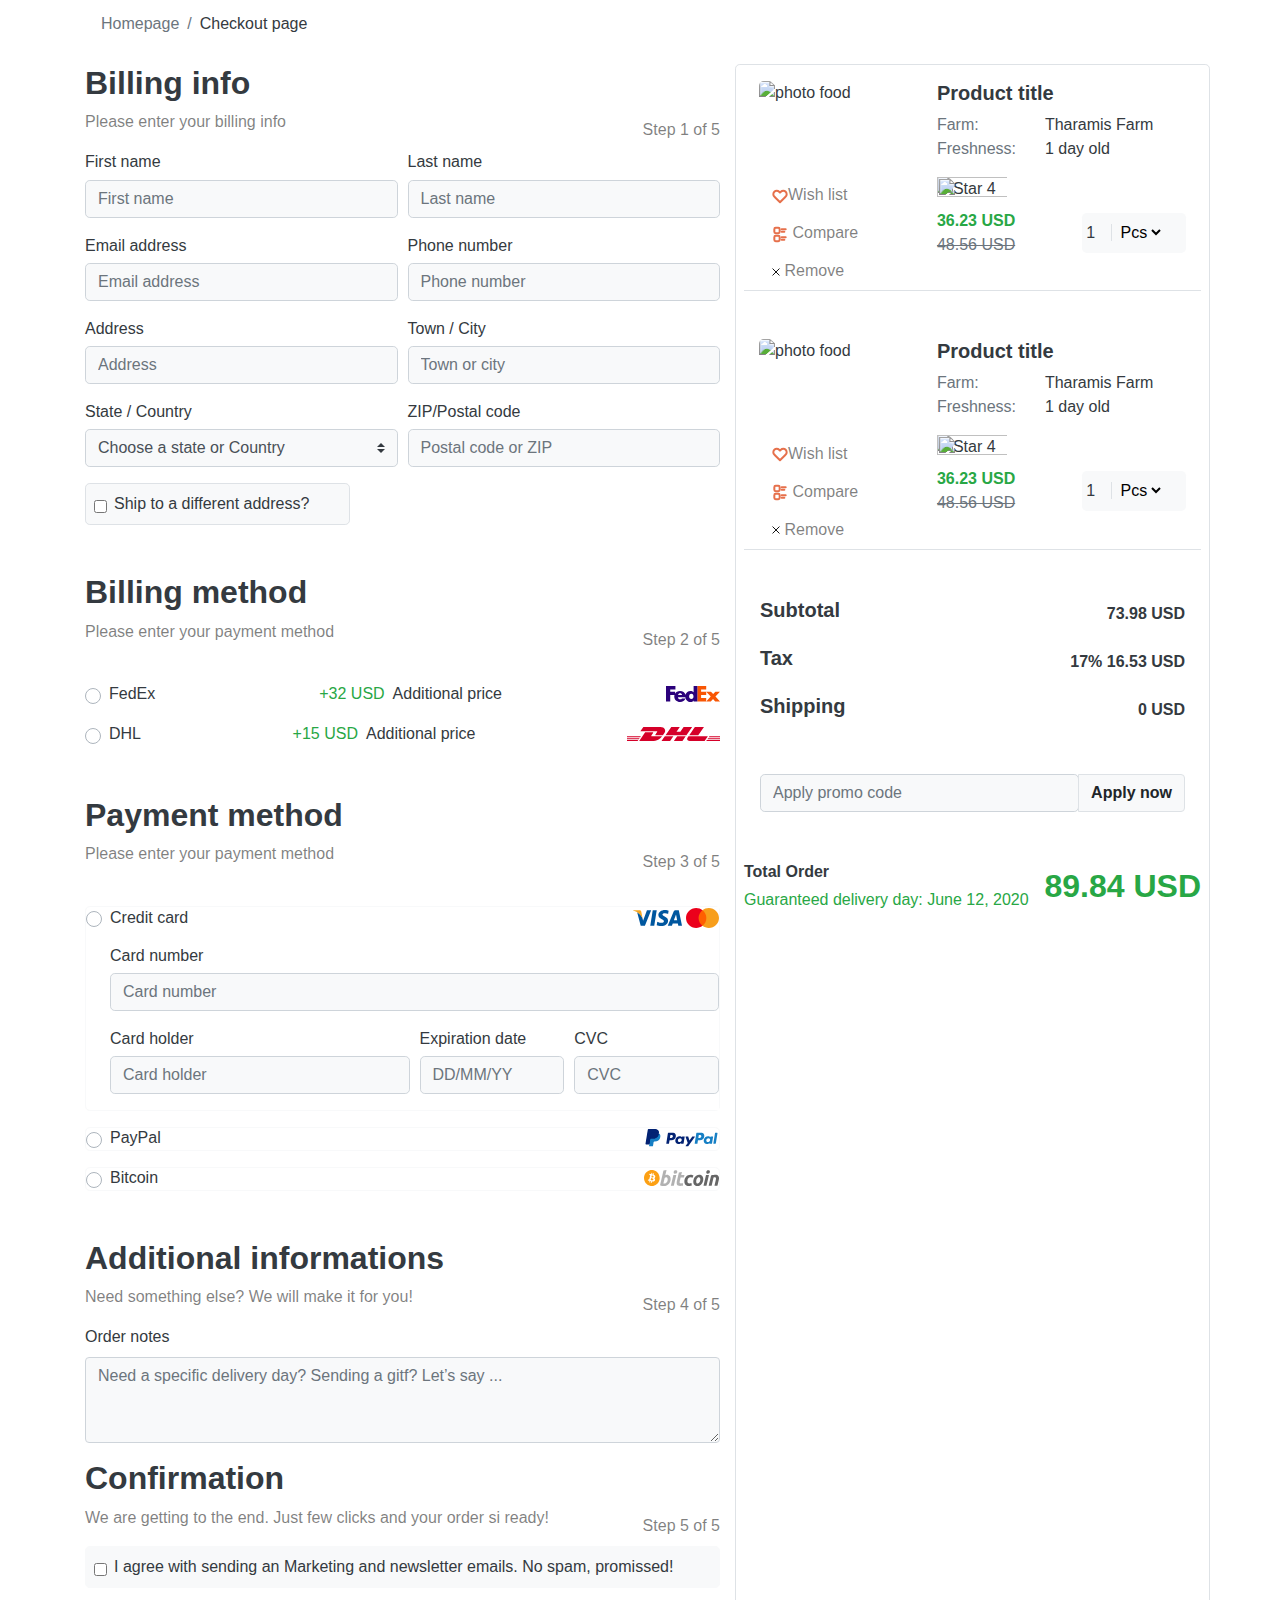
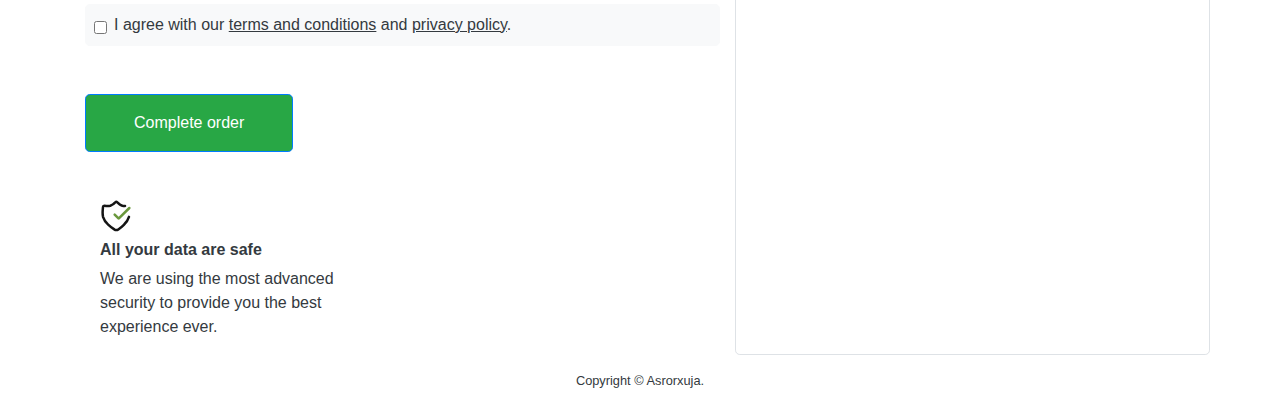
==== commit e8cb1888: "fill  right section to chekaout page" ====
--- a/checkout.html
+++ b/checkout.html
@@ -30,7 +30,7 @@
     <div class="container-lg">
       <div class="row">
 
-        <div class="col-7">
+        <div class="col-md-7">
           <h2 class="font-weight-bolder">Billing info</h2>
           <div class="d-flex align-items-center justify-content-between">
             <p class="text-black-50">Please enter your billing info</p>
@@ -72,7 +72,7 @@
               <div class="col-md-6 mb-3">
                 <label class="h6" for="validationDefault07">State / Country</label>
                 <select class="custom-select bg-light rounded-lg" id="validationDefault07" name="country" required>
-                  <option value="state_or_country" selected disabled>Choose a state or Country</option>
+                  <option value selected disabled>Choose a state or Country</option>
                   <option value="Uzbekistan">Uzbekistan</option>
                   <option value="USA">USA</option>
                   <option value="Russia">Russia</option>
@@ -85,7 +85,7 @@
                 <input type="text" class="form-control bg-light rounded-lg" id="validationDefault08" placeholder="Postal code or ZIP" required>
               </div>
             </div>
-            <div class="form-group mb-5 border py-3 rounded-lg bg-light">
+            <div class="form-group mb-5 col-md-5 p-2 border rounded-lg bg-light">
               <div class="form-check d-flex align-items-center">
                 <input class="form-check-input" type="checkbox" id="invalidCheck2" required>
                 <label class="form-check-label" for="invalidCheck2">
@@ -100,17 +100,20 @@
                 <p class="text-black-50">Please enter your payment method</p>
                 <span class="text-black-50">Step 2 of 5</span>
               </div>
-              <div class="custom-control custom-radio mb-3 bg-light rounded-lg mt-4">
+              <div class="custom-control custom-radio mb-3 rounded-lg mt-4">
                 <input type="radio" id="customRadio1" name="customRadio" class="custom-control-input">
                 <label class="custom-control-label d-flex align-items-center justify-content-between h6" for="customRadio1">FedEx<span><span class="text-success mr-2">+32 USD</span><span>Additional price</span></span><span>
                   <svg width="54" height="16" fill="none" xmlns="http://www.w3.org/2000/svg"><path d="M44.962 5.638l2.234 2.38 2.15-2.38h4.592l-4.487 4.88L54 15.438h-4.777l-2.213-2.4-2.192 2.4h-4.613l4.51-4.9-4.51-4.9h4.758z" fill="#F85604"/><path d="M40.208 5.638v3.311H35.1v3.039h5.107v3.45h-8.86V0h8.86v3.441H35.1v2.197h5.107z" fill="#F85604"/><path d="M27.61 0v6.318h-.042c-.828-.92-1.862-1.24-3.06-1.24-2.458 0-4.309 1.617-4.959 3.752-.741-2.353-2.652-3.796-5.486-3.796-2.301 0-4.118 1-5.066 2.627V5.638H4.24V3.44h5.19V0H0v15.438h4.24V8.95h4.226a5.96 5.96 0 00-.193 1.526c0 3.22 2.544 5.48 5.79 5.48 2.73 0 4.53-1.239 5.48-3.498H15.91c-.492.68-.864.88-1.847.88-1.14 0-2.122-.961-2.122-2.1h7.4C19.66 13.793 21.72 16 24.547 16c1.22 0 2.337-.58 3.02-1.56h.04v1h3.738V0h-3.737zM12.06 8.995c.235-.98 1.022-1.621 2.004-1.621 1.08 0 1.827.62 2.023 1.62H12.06zm13.28 4.093c-1.377 0-2.234-1.242-2.234-2.538 0-1.385.745-2.718 2.234-2.718 1.545 0 2.16 1.333 2.16 2.718 0 1.314-.652 2.538-2.16 2.538z" fill="#2B017B"/></svg></span></label>
                 </div>
-                <div class="custom-control custom-radio mb-3 bg-light rounded-lg ">
+                <div class="custom-control custom-radio mb-3 rounded-lg ">
                   <input type="radio" id="customRadio2" name="customRadio" class="custom-control-input">
                   <label class="custom-control-label d-flex align-items-center justify-content-between h6" for="customRadio2">DHL<span><span class="text-success mr-2">+15 USD</span><span>Additional price</span></span><span>
                     <svg width="93" height="14" fill="none" xmlns="http://www.w3.org/2000/svg"><path d="M29.985 5.205c-.406.586-1.086 1.605-1.5 2.2-.21.302-.59.851.668.851h6.623s1.067-1.546 1.962-2.838C38.955 3.659 37.843 0 33.492 0H16.356l-2.972 4.297h16.194c.818 0 .807.332.407.908zM25.12 9.316c-1.258 0-.878-.55-.668-.853.413-.594 1.105-1.602 1.511-2.188.4-.577.41-.908-.408-.908h-7.406L12.18 14h14.553c4.806 0 7.483-3.48 8.307-4.683h-9.92zM34.587 14h8.537l3.236-4.684h-8.536c-.002 0-3.237 4.684-3.237 4.684zM56.613 0L53.34 4.734h-3.81L52.802 0h-8.535l-5.71 8.256H59.44L65.147 0h-8.534zm-9.68 14h8.535l3.238-4.683h-8.534c-.003 0-3.238 4.683-3.238 4.683zM0 11.164v.995h11.89l.686-.995H0zm13.854-1.848H0v.994h13.166l.688-.994zM0 14h10.616l.683-.99H0V14zm80.472-1.842H93v-.995H81.16l-.688.995zM79.199 14H93v-.99H79.882l-.683.99zm3.236-4.684l-.686.995H93v-.995H82.435zm-11.178-1.06L76.967 0h-9.04c-.003 0-5.713 8.256-5.713 8.256h9.043zm-9.775 1.06s-.624.908-.927 1.345C59.484 12.202 60.431 14 63.93 14h13.706l3.238-4.683h-19.39z" fill="#D50029"/></svg></span></label>
                   </div>
                 </div>
+
+
+                <!-- PAYMENT-METHOD -->
 
                 <div class="payment-method mt-5">
                   <h2 class="font-weight-bolder">Payment method</h2>
@@ -118,248 +121,283 @@
                     <p class="text-black-50">Please enter your payment method</p>
                     <span class="text-black-50">Step 3 of 5</span>
                   </div>
-                  <div class="custom-control custom-radio mb-3 bg-light rounded-lg mt-4 border border-light">
+
+                  <div class="custom-control custom-radio mb-3 mt-4 border border-light rounded-lg">
                     <div class="credit-card-wrapper bg-white">
                       <input type="radio" id="customRadio3" name="customRadioPayment" class="custom-control-input">
-                      <label class="custom-control-label d-flex align-items-center justify-content-between h6" for="customRadio3">Credit card<span><span>
-                        <svg width="49" height="16" fill="none" xmlns="http://www.w3.org/2000/svg"><g clip-path="url(#clip0)"><path d="M21.233 15.77h-3.97L19.747.28h3.97l-2.483 15.49zM35.622.66a9.706 9.706 0 00-3.56-.66c-3.92 0-6.68 2.109-6.697 5.124-.033 2.225 1.976 3.46 3.478 4.202 1.536.758 2.058 1.253 2.058 1.928-.016 1.038-1.24 1.516-2.384 1.516-1.584 0-2.434-.246-3.724-.824l-.523-.247-.555 3.477c.93.428 2.646.807 4.427.824 4.165 0 6.876-2.076 6.908-5.29.016-1.763-1.045-3.114-3.332-4.218-1.388-.708-2.238-1.186-2.238-1.911.016-.66.719-1.335 2.286-1.335a6.693 6.693 0 012.957.593l.359.165.54-3.345zM40.899 10.282c.327-.89 1.585-4.333 1.585-4.333-.017.033.326-.907.522-1.483l.277 1.334s.752 3.708.915 4.482H40.9zm4.9-10.001h-3.07c-.947 0-1.667.28-2.075 1.285l-5.896 14.203h4.165l.833-2.323h5.096c.114.543.474 2.323.474 2.323H49L45.799.281zM13.948.28l-3.887 10.562L9.636 8.7C8.918 6.23 6.664 3.543 4.148 2.208L7.71 15.753h4.197L18.146.28h-4.198z" fill="#00579F"/><path d="M6.452.28H.065L0 .595C4.982 1.879 8.281 4.977 9.637 8.7L8.248 1.583C8.02.593 7.318.313 6.452.28z" fill="#F4A622"/></g><defs><clipPath id="clip0"><path fill="#fff" d="M0 0h49v16H0z"/></clipPath></defs></svg></span>
-                        <span>
-                          <svg width="33" height="20" fill="none" xmlns="http://www.w3.org/2000/svg"><path d="M20.962 2.139h-8.923V17.86h8.923V2.14z" fill="#FF5F00"/><path d="M12.605 10c0-3.194 1.53-6.028 3.88-7.861A10.261 10.261 0 0010.197 0C4.56 0 0 4.472 0 10s4.56 10 10.197 10c2.38 0 4.56-.806 6.288-2.139A9.916 9.916 0 0112.605 10z" fill="#EB001B"/><path d="M33 10c0 5.528-4.561 10-10.198 10-2.38 0-4.56-.806-6.288-2.139 2.379-1.833 3.88-4.667 3.88-7.861s-1.53-6.028-3.88-7.861A10.261 10.261 0 0122.802 0c5.637 0 10.197 4.5 10.197 10z" fill="#F79E1B"/></svg></span></span></label>
-
-                          <div class="mt-3 mb-3">
-                            <label class="h6" for="validationDefault09">Card number</label>
-                            <input type="text" class="form-control bg-light rounded-lg" id="validationDefault09" placeholder="Card number" required>
-                          </div>
-
-                          <div class="form-row">
-                            <div class="col-md-6 mb-3">
-                              <label class="h6" for="validationDefault10">Card holder</label>
-                              <input type="text" class="form-control bg-light rounded-lg" id="validationDefault10" placeholder="Card holder" required>
-                            </div>
-                            <div class="col-md-3 mb-3">
-                              <label class="h6" for="validationDefault11">Expiration date</label>
-                              <input type="date" class="form-control bg-light rounded-lg" id="validationDefault11" placeholder="DD/MM/YY" required>
-                            </div>
-                            <div class="col-md-3 mb-3">
-                              <label class="h6" for="validationDefault12">CVC</label>
-                              <input type="text" class="form-control bg-light rounded-lg" id="validationDefault12" placeholder="CVC" required>
-                            </div>
-                          </div>
+                      <label class="custom-control-label d-flex align-items-center justify-content-between h6" for="customRadio3">Credit card <span>
+                        <img src="img/logo-visa.svg" alt="icon visa" width="49" height="16">
+                        <img src="img/logo-mastercard.svg" alt="icon mastercard" width="33" height="20">
+                      </span>
+                    </label>
+
+                    <div class="mt-3 mb-3">
+                      <label class="h6" for="validationDefault09">Card number</label>
+                      <input type="text" class="form-control bg-light rounded-lg" id="validationDefault09" placeholder="Card number" required>
+                    </div>
+
+                    <div class="form-row">
+                      <div class="col-md-6 mb-3">
+                        <label class="h6" for="validationDefault10">Card holder</label>
+                        <input type="text" class="form-control bg-light rounded-lg" id="validationDefault10" placeholder="Card holder" required>
+                      </div>
+                      <div class="col-md-3 mb-3">
+                        <label class="h6" for="validationDefault11">Expiration date</label>
+                        <input type="text" class="form-control bg-light rounded-lg" id="validationDefault11" placeholder="DD/MM/YY" required>
+                      </div>
+                      <div class="col-md-3 mb-3">
+                        <label class="h6" for="validationDefault12">CVC</label>
+                        <input type="text" class="form-control bg-light rounded-lg" id="validationDefault12" placeholder="CVC" required>
+                      </div>
+                    </div>
+                  </div>
+                </div>
+                <div class="custom-control custom-radio mb-3 rounded-lg border border-light">
+                  <input type="radio" id="customRadio4" name="customRadioPayment" class="custom-control-input">
+                  <label class="custom-control-label d-flex align-items-center justify-content-between h6" for="customRadio4">PayPal <img src="img/logo-paypal.svg" alt="icon PayPal" width="75" height="18"></label>
+                </div>
+
+                <div class="custom-control custom-radio mb-3 border border-light rounded-lg ">
+                  <input type="radio" id="customRadio5" name="customRadioPayment" class="custom-control-input">
+                  <label class="custom-control-label d-flex align-items-center justify-content-between h6" for="customRadio5">Bitcoin <img src="img/logo-bitcoin.svg" alt="icon Bitcoin" width="75" height="16"></label>
+                </div>
+              </div>
+
+              <div class="additional-info mt-5">
+                <h2 class="font-weight-bolder">Additional informations</h2>
+                <div class="d-flex align-items-center justify-content-between">
+                  <p class="text-black-50">Need something else? We will make it for you!</p>
+                  <span class="text-black-50">Step 4 of 5</span>
+                </div>
+                <div class="form-group">
+                  <label for="exampleFormControlTextarea1">Order notes</label>
+                  <textarea class="form-control bg-light" id="exampleFormControlTextarea1" rows="3" placeholder="Need a specific delivery day? Sending a gitf? Let’s say ..."></textarea>
+                </div>
+              </div>
+
+              <div class="confirmation">
+                <h2 class="font-weight-bolder">Confirmation</h2>
+                <div class="d-flex align-items-center justify-content-between">
+                  <p class="text-black-50">We are getting to the end. Just few clicks and your order si ready!</p>
+                  <span class="text-black-50">Step 5 of 5</span>
+                </div>
+
+                <div class="form-group mb-5">
+                  <div class="bg-light p-2 border border-light rounded-lg mb-3">
+                    <div class="form-check d-flex align-items-center">
+                      <input class="form-check-input" type="checkbox" id="invalidCheck15" required>
+                      <label class="form-check-label" for="invalidCheck15">
+                        I agree with sending an Marketing and newsletter emails. No spam, promissed!
+                      </label>
+                    </div>
+                  </div>
+
+                  <div class="bg-light p-2 border border-light rounded-lg mb-3">
+                    <div class="form-check d-flex align-items-center">
+                      <input class="form-check-input" type="checkbox" id="invalidCheck16" required>
+                      <label class="form-check-label" for="invalidCheck16">
+                        I agree with our <u>terms and conditions</u> and <u>privacy policy</u>.
+                      </label>
+                    </div>
+                  </div>
+                </div>
+              </div>
+              <button class="btn btn-primary bg-success px-3 py-2 px-md-5 py-md-3 rounded-lg" type="submit">Complete order</button>
+            </form>
+
+            <div class="col-md-6 security-info mt-5">
+              <span>
+                <svg width="32" height="32" fill="none" xmlns="http://www.w3.org/2000/svg"><path d="M25.053 5.96a9.8 9.8 0 01-2.667-.213 9.947 9.947 0 01-2.92-1.587 19.873 19.873 0 01-2.133-1.747 1.533 1.533 0 00-2.093 0 24.1 24.1 0 01-2.054 1.72 10.36 10.36 0 01-2.933 1.627c-.997.225-2.02.306-3.04.24a22.96 22.96 0 01-2.493-.24 1.52 1.52 0 00-1.734 1.333c-.066.64-.24 2.307-.32 4.16-.112 1.852.005 3.71.347 5.534a17.332 17.332 0 005.133 7.8 42.783 42.783 0 006.16 4.826 3.533 3.533 0 004 0 42.504 42.504 0 005.814-4.893 17.733 17.733 0 004.84-7.68" stroke="#151515" stroke-width="2.5" stroke-linecap="round" stroke-linejoin="round"/><path d="M14.666 14.667l3.813 3.813a.253.253 0 00.374 0L29.333 8" stroke="#6A983C" stroke-width="2.5" stroke-linecap="round" stroke-linejoin="round"/></svg>
+              </span>
+              <h2 class="h6 mt-2 font-weight-bolder">All your data are safe</h2>
+              <p>We are using the most advanced security to provide you the best experience ever.</p>
+            </div>
+          </div>
+
+          <div class="col-md-5 border rounded-lg py-3 px-2">
+            <div class="row no-gutters container-lg align-items-start justify-content-between border-bottom">
+              <div class="col-4">
+                <img class="d-block img-fluid w-100 rounded-lg" src="./img/foto-food.jpg" alt="photo food" width="100" height="67">
+                <button class="btn text-black-50"><svg width="16" height="17" viewBox="0 0 16 17" fill="none" xmlns="http://www.w3.org/2000/svg">
+                  <path fill-rule="evenodd" clip-rule="evenodd"
+                  d="M8.87281 3.76001C9.50933 3.12349 10.3726 2.7659 11.2728 2.7659C12.173 2.7659 13.0363 3.12349 13.6728 3.76001C14.3093 4.39653 14.6669 5.25984 14.6669 6.16001C14.6669 7.06019 14.3093 7.92349 13.6728 8.56001L12.7995 9.43334L7.99948 14.2333L3.19948 9.43334L2.32614 8.56001C1.68962 7.92349 1.33203 7.06019 1.33203 6.16001C1.33203 5.25984 1.68962 4.39653 2.32614 3.76001C2.96266 3.12349 3.82597 2.7659 4.72614 2.7659C5.62632 2.7659 6.48962 3.12349 7.12614 3.76001L7.99948 4.63334L8.87281 3.76001Z" stroke="#E6704B" stroke-width="2" stroke-linecap="round" stroke-linejoin="round" />
+                </svg>Wish list</button>
+
+                <button class="btn text-black-50"><svg width="16" height="17" viewBox="0 0 16 17" fill="none"
+                  xmlns="http://www.w3.org/2000/svg"><g clip-path="url(#clip0)">
+                    <path d="M6.33398 1.83331H3.66732C2.93094 1.83331 2.33398 2.43027 2.33398 3.16665V5.83331C2.33398 6.56969 2.93094 7.16665 3.66732 7.16665H6.33398C7.07036 7.16665 7.66732 6.56969 7.66732 5.83331V3.16665C7.66732 2.43027 7.07036 1.83331 6.33398 1.83331Z" stroke="#E6704B" stroke-width="2" stroke-linecap="round" stroke-linejoin="round" />
+                    <path d="M6.33398 9.83331H3.66732C2.93094 9.83331 2.33398 10.4303 2.33398 11.1666V13.8333C2.33398 14.5697 2.93094 15.1666 3.66732 15.1666H6.33398C7.07036 15.1666 7.66732 14.5697 7.66732 13.8333V11.1666C7.66732 10.4303 7.07036 9.83331 6.33398 9.83331Z" stroke="#E6704B" stroke-width="2" stroke-linecap="round" stroke-linejoin="round" />
+                    <path d="M13.668 11.1665H9.66797" stroke="#E6704B" stroke-width="2" stroke-linecap="round"
+                    stroke-linejoin="round" />
+                    <path d="M12.3346 13.8333H9.66797" stroke="#E6704B" stroke-width="2" stroke-linecap="round"
+                    stroke-linejoin="round" />
+                    <path d="M12.3346 5.83331H9.66797" stroke="#E6704B" stroke-width="2" stroke-linecap="round"
+                    stroke-linejoin="round" />
+                    <path d="M13.668 3.16647H9.66797" stroke="#E6704B" stroke-width="2" stroke-linecap="round" stroke-linejoin="round" />
+                  </g><defs><clipPath><rect width="16" height="16" fill="white" transform="translate(0 0.5)" /></clipPath>
+                  </defs></svg> Compare</button>
+
+                  <button class="btn text-black-50">
+                    <svg width="8" height="8" fill="none" xmlns="http://www.w3.org/2000/svg"><path d="M7.18 7.18L.82.82M7.18.82L.82 7.18" stroke="#151515" stroke-linecap="round" stroke-linejoin="bevel"/></svg> Remove
+                  </button>
+                </div>
+
+                <div class="col-sm-7 col-md-12 col-lg-7">
+                  <h5 class="font-weight-bold">Product title</h5>
+                  <dl>
+                    <div class="d-flex flex-wrap">
+                      <dt class="details__name mr-2 text-secondary font-weight-normal">Farm:</dt>
+                      <dd class="mb-0 font-weight-normal">Tharamis Farm</dd>
+                    </div>
+                    <div class="d-flex flex-wrap">
+                      <dt class="details__name mr-2 text-secondary font-weight-normal">Freshness:</dt>
+                      <dd class="mb-0 font-weight-normal">1 day old</dd>
+                    </div>
+                  </dl>
+                  <div class="product__rating">
+                    <img src="./img/icon-star-white.svg" width="108" height="20" alt="Star 4">
+                    <img class="product__rating-star" style="--star-count: 4" src="./img/icon-star-yellow.svg" width="108" height="20" alt="" aria-hidden="true">
+                  </div>
+                  <div class="row mt-2 align-items-center justify-content-between no-gutters flex-wrap">
+                    <div class="col-5">
+                      <p class="cart__price-title m-0 text-success font-weight-bold">36.23 USD</p>
+                      <p class="cart__price-discount m-0 text-muted"><del>48.56 USD</del></p>
+                    </div>
+                    <div class="col-5">
+                      <div class="cart__price-select bg-light rounded-lg border-secondary align-items-center py-2 px-1">
+                        <span class="cart__price-caption border-right pr-3">1</span>
+                        <select class="border-0 bg-light" name="products__count">
+                          <option value="Pcs" selected disabled>Pcs</option>
+                          <option value="one">1</option>
+                          <option value="one">5</option>
+                          <option value="one">10</option>
+                          <option value="one">15</option>
+                          <option value="one">30</option>
+                        </select>
+                      </div>
+                    </div>
+                  </div>
+                </div>
+              </div>
+
+              <div class="row no-gutters container-lg align-items-start justify-content-between border-bottom mt-5">
+                <div class="col-4">
+                  <img class="d-block img-fluid w-100 rounded-lg" src="./img/foto-food.jpg" alt="photo food" width="100" height="67">
+                  <button class="btn text-black-50"><svg width="16" height="17" viewBox="0 0 16 17" fill="none" xmlns="http://www.w3.org/2000/svg">
+                    <path fill-rule="evenodd" clip-rule="evenodd"
+                    d="M8.87281 3.76001C9.50933 3.12349 10.3726 2.7659 11.2728 2.7659C12.173 2.7659 13.0363 3.12349 13.6728 3.76001C14.3093 4.39653 14.6669 5.25984 14.6669 6.16001C14.6669 7.06019 14.3093 7.92349 13.6728 8.56001L12.7995 9.43334L7.99948 14.2333L3.19948 9.43334L2.32614 8.56001C1.68962 7.92349 1.33203 7.06019 1.33203 6.16001C1.33203 5.25984 1.68962 4.39653 2.32614 3.76001C2.96266 3.12349 3.82597 2.7659 4.72614 2.7659C5.62632 2.7659 6.48962 3.12349 7.12614 3.76001L7.99948 4.63334L8.87281 3.76001Z" stroke="#E6704B" stroke-width="2" stroke-linecap="round" stroke-linejoin="round" />
+                  </svg>Wish list</button>
+
+                  <button class="btn text-black-50"><svg width="16" height="17" viewBox="0 0 16 17" fill="none"
+                    xmlns="http://www.w3.org/2000/svg"><g clip-path="url(#clip0)">
+                      <path d="M6.33398 1.83331H3.66732C2.93094 1.83331 2.33398 2.43027 2.33398 3.16665V5.83331C2.33398 6.56969 2.93094 7.16665 3.66732 7.16665H6.33398C7.07036 7.16665 7.66732 6.56969 7.66732 5.83331V3.16665C7.66732 2.43027 7.07036 1.83331 6.33398 1.83331Z" stroke="#E6704B" stroke-width="2" stroke-linecap="round" stroke-linejoin="round" />
+                      <path d="M6.33398 9.83331H3.66732C2.93094 9.83331 2.33398 10.4303 2.33398 11.1666V13.8333C2.33398 14.5697 2.93094 15.1666 3.66732 15.1666H6.33398C7.07036 15.1666 7.66732 14.5697 7.66732 13.8333V11.1666C7.66732 10.4303 7.07036 9.83331 6.33398 9.83331Z" stroke="#E6704B" stroke-width="2" stroke-linecap="round" stroke-linejoin="round" />
+                      <path d="M13.668 11.1665H9.66797" stroke="#E6704B" stroke-width="2" stroke-linecap="round"
+                      stroke-linejoin="round" />
+                      <path d="M12.3346 13.8333H9.66797" stroke="#E6704B" stroke-width="2" stroke-linecap="round"
+                      stroke-linejoin="round" />
+                      <path d="M12.3346 5.83331H9.66797" stroke="#E6704B" stroke-width="2" stroke-linecap="round"
+                      stroke-linejoin="round" />
+                      <path d="M13.668 3.16647H9.66797" stroke="#E6704B" stroke-width="2" stroke-linecap="round" stroke-linejoin="round" />
+                    </g><defs><clipPath><rect width="16" height="16" fill="white" transform="translate(0 0.5)" /></clipPath>
+                    </defs></svg> Compare</button>
+
+                    <button class="btn text-black-50">
+                      <svg width="8" height="8" fill="none" xmlns="http://www.w3.org/2000/svg"><path d="M7.18 7.18L.82.82M7.18.82L.82 7.18" stroke="#151515" stroke-linecap="round" stroke-linejoin="bevel"/></svg> Remove
+                    </button>
+                  </div>
+
+                  <div class="col-sm-7 col-md-12 col-lg-7">
+                    <h5 class="font-weight-bold">Product title</h5>
+                    <dl>
+                      <div class="d-flex flex-wrap">
+                        <dt class="details__name mr-2 text-secondary font-weight-normal">Farm:</dt>
+                        <dd class="mb-0 font-weight-normal">Tharamis Farm</dd>
+                      </div>
+                      <div class="d-flex flex-wrap">
+                        <dt class="details__name mr-2 text-secondary font-weight-normal">Freshness:</dt>
+                        <dd class="mb-0 font-weight-normal">1 day old</dd>
+                      </div>
+                    </dl>
+                    <div class="product__rating">
+                      <img src="./img/icon-star-white.svg" width="108" height="20" alt="Star 4">
+                      <img class="product__rating-star" style="--star-count: 4" src="./img/icon-star-yellow.svg" width="108" height="20" alt="" aria-hidden="true">
+                    </div>
+                    <div class="row mt-2 align-items-center justify-content-between no-gutters">
+                      <div class="col-5">
+                        <p class="cart__price-title m-0 text-success font-weight-bold">36.23 USD</p>
+                        <p class="cart__price-discount m-0 text-muted"><del>48.56 USD</del></p>
+                      </div>
+                      <div class="col-5">
+                        <div class="cart__price-select bg-light rounded-lg border-secondary align-items-center py-2 px-1">
+                          <span class="cart__price-caption border-right pr-3">1</span>
+                          <select class="border-0 bg-light" name="products__count">
+                            <option value="Pcs" selected disabled>Pcs</option>
+                            <option value="one">1</option>
+                            <option value="one">5</option>
+                            <option value="one">10</option>
+                            <option value="one">15</option>
+                            <option value="one">30</option>
+                          </select>
                         </div>
                       </div>
-                      <div class="custom-control custom-radio mb-3 bg-light rounded-lg ">
-                        <input type="radio" id="customRadio4" name="customRadioPayment" class="custom-control-input">
-                        <label class="custom-control-label d-flex align-items-center justify-content-between h6" for="customRadio4">PayPal<span>
-                          <svg width="76" height="19" fill="none" xmlns="http://www.w3.org/2000/svg"><path d="M28.416 4.09H24.21a.59.59 0 00-.38.138.574.574 0 00-.197.348l-1.701 10.629a.34.34 0 00.08.278.35.35 0 00.267.12h2.008c.139 0 .274-.048.38-.138a.574.574 0 00.197-.348l.459-2.867a.574.574 0 01.197-.348.59.59 0 01.38-.138h1.33c2.77 0 4.37-1.322 4.787-3.94.188-1.145.008-2.045-.536-2.676-.598-.692-1.658-1.058-3.065-1.058zm.485 3.882c-.23 1.487-1.383 1.487-2.498 1.487h-.635l.446-2.777a.345.345 0 01.118-.209.354.354 0 01.228-.083h.29c.76 0 1.476 0 1.847.427.22.254.288.633.204 1.155zm12.085-.048h-2.013a.354.354 0 00-.228.083.344.344 0 00-.119.209l-.089.555-.14-.201c-.437-.624-1.409-.832-2.38-.832-2.225 0-4.125 1.66-4.495 3.991-.193 1.163.08 2.274.75 3.05.614.712 1.492 1.009 2.536 1.009 1.794 0 2.788-1.136 2.788-1.136l-.09.551a.34.34 0 00.08.279.351.351 0 00.266.121h1.814c.139 0 .274-.049.38-.138a.573.573 0 00.197-.349l1.088-6.793a.34.34 0 00-.198-.367.354.354 0 00-.147-.032zm-2.807 3.863c-.194 1.134-1.107 1.895-2.272 1.895-.585 0-1.052-.184-1.352-.535-.298-.348-.41-.843-.316-1.394.181-1.124 1.11-1.91 2.257-1.91.572 0 1.036.187 1.343.54.306.357.428.855.34 1.404zm13.533-3.863h-2.024a.594.594 0 00-.484.253l-2.79 4.052-1.184-3.894a.578.578 0 00-.211-.297.592.592 0 00-.35-.114h-1.988a.354.354 0 00-.286.144.344.344 0 00-.047.313l2.229 6.447-2.096 2.916a.343.343 0 00.104.495c.055.033.118.05.182.05h2.021a.59.59 0 00.48-.247L52 8.467a.343.343 0 00-.107-.493.354.354 0 00-.181-.05z" fill="#022273"/><path d="M58.412 4.09h-4.206a.59.59 0 00-.38.138.574.574 0 00-.197.348l-1.7 10.629a.34.34 0 00.079.278.348.348 0 00.266.12h2.158a.412.412 0 00.404-.34l.482-3.013a.574.574 0 01.197-.348.59.59 0 01.38-.138h1.33c2.771 0 4.37-1.322 4.788-3.94.189-1.145.007-2.045-.537-2.676-.597-.692-1.657-1.058-3.064-1.058zm.485 3.882c-.23 1.487-1.382 1.487-2.498 1.487h-.634l.446-2.777a.342.342 0 01.118-.209.352.352 0 01.228-.083h.29c.76 0 1.476 0 1.846.427.221.254.288.633.204 1.155zm12.085-.048h-2.013a.352.352 0 00-.227.083.343.343 0 00-.118.209l-.09.555-.14-.201c-.437-.624-1.408-.832-2.379-.832-2.225 0-4.125 1.66-4.495 3.991-.192 1.163.08 2.274.75 3.05.614.712 1.491 1.009 2.536 1.009 1.793 0 2.787-1.136 2.787-1.136l-.09.551a.342.342 0 00.2.368c.046.021.096.032.147.032h1.814a.59.59 0 00.38-.138.573.573 0 00.196-.349l1.09-6.793a.342.342 0 00-.201-.367.355.355 0 00-.147-.032zm-2.807 3.863c-.193 1.134-1.108 1.895-2.272 1.895-.584 0-1.052-.184-1.352-.535-.298-.348-.41-.843-.317-1.394.183-1.125 1.11-1.91 2.257-1.91.572 0 1.037.187 1.343.54.308.357.43.855.34 1.404zm5.181-7.405L71.63 15.205a.34.34 0 00.08.278.348.348 0 00.266.12h1.735a.581.581 0 00.578-.486L75.99 4.489a.341.341 0 00-.2-.367.355.355 0 00-.146-.032h-1.943a.354.354 0 00-.227.083.345.345 0 00-.119.209z" fill="#167FC4"/><path d="M4.468 17.67l.322-2.014-.717-.017H.653L3.03.783a.19.19 0 01.066-.117.196.196 0 01.127-.045H8.99c1.915 0 3.236.392 3.926 1.167.323.364.53.744.629 1.162.104.44.106.963.004 1.603l-.007.046v.41l.323.18c.247.124.47.29.655.493.277.31.456.706.531 1.174.079.482.053 1.056-.075 1.705-.148.746-.386 1.397-.709 1.929-.284.476-.666.89-1.122 1.212-.428.3-.936.527-1.511.672a7.639 7.639 0 01-1.89.215h-.448c-.321 0-.633.114-.878.318a1.335 1.335 0 00-.457.805l-.034.181-.568 3.549-.026.13c-.007.041-.018.062-.036.076a.096.096 0 01-.059.021H4.468z" fill="#022273"/><path d="M14.174 4.647c-.017.108-.037.22-.06.333-.76 3.85-3.362 5.179-6.686 5.179H5.736a.818.818 0 00-.812.686l-.867 5.416-.245 1.535a.42.42 0 00.098.344.432.432 0 00.33.15h3a.72.72 0 00.714-.6l.03-.151.565-3.535.036-.194a.719.719 0 01.713-.6h.45c2.907 0 5.184-1.165 5.849-4.532.278-1.406.134-2.581-.601-3.407a2.866 2.866 0 00-.822-.624z" fill="#167FC4"/><path d="M13.376 4.334a6.078 6.078 0 00-.74-.162 9.534 9.534 0 00-1.491-.107H6.624a.727.727 0 00-.47.17.708.708 0 00-.243.431L4.95 10.67l-.028.175a.806.806 0 01.277-.491.828.828 0 01.535-.195h1.692c3.324 0 5.926-1.33 6.687-5.179.023-.114.042-.225.06-.333a4.085 4.085 0 00-.797-.313z" fill="#022273"/><path d="M5.912 4.666a.706.706 0 01.243-.43c.13-.11.297-.171.47-.17h4.52c.536 0 1.036.034 1.492.107.309.048.613.12.91.214.225.073.434.16.626.26.226-1.423-.002-2.391-.782-3.268C12.531.413 10.978 0 8.991 0H3.223a.82.82 0 00-.814.687L.006 15.696a.482.482 0 00.282.52c.065.03.135.044.207.045h3.561l.894-5.591.962-6.004z" fill="#022273"/></svg></span></label>
-                        </div>
-                        <div class="custom-control custom-radio mb-3 bg-light rounded-lg ">
-                          <input type="radio" id="customRadio5" name="customRadioPayment" class="custom-control-input">
-                          <label class="custom-control-label d-flex align-items-center justify-content-between h6" for="customRadio5">Bitcoin<span>
-                            <svg width="75" height="16" fill="none" xmlns="http://www.w3.org/2000/svg"><g clip-path="url(#clip0)"><path d="M15.425 9.937c-1.046 4.285-5.295 6.894-9.49 5.825-4.194-1.069-6.747-5.41-5.7-9.695C1.28 1.781 5.529-.828 9.723.241c4.195 1.068 6.748 5.41 5.702 9.696z" fill="#FCA014"/><path d="M11.282 6.861c.156-1.064-.637-1.637-1.722-2.018L9.912 3.4l-.86-.219-.342 1.404a35.353 35.353 0 00-.688-.166l.345-1.413-.859-.219-.352 1.442a28.3 28.3 0 01-.549-.132l.001-.004-1.184-.303-.229.938s.637.15.624.158c.348.09.41.324.4.51l-.4 1.644a.7.7 0 01.089.029l-.09-.023-.563 2.301c-.042.108-.15.27-.393.209.008.012-.625-.16-.625-.16l-.426 1.005 1.118.285c.208.053.411.109.612.161l-.355 1.459.858.219.352-1.443c.234.065.462.125.684.181L6.73 12.7l.859.219.355-1.456c1.465.284 2.567.17 3.03-1.184.374-1.09-.018-1.72-.789-2.13.561-.131.984-.509 1.097-1.288zM9.32 9.673c-.265 1.09-2.062.501-2.644.353l.472-1.932c.582.149 2.45.443 2.172 1.58zm.266-2.828c-.242.992-1.737.488-2.222.365l.427-1.753c.485.124 2.047.354 1.795 1.388z" fill="#fff"/><g opacity=".5" fill="#666"><path d="M22.947 4.841c.635 0 1.184.116 1.645.345.463.23.845.54 1.152.931.302.393.527.851.672 1.377.145.527.217 1.094.217 1.7 0 .933-.167 1.813-.504 2.643a6.872 6.872 0 01-1.378 2.168 6.477 6.477 0 01-2.061 1.456 6.177 6.177 0 01-2.575.537c-.12 0-.33-.004-.626-.01a8.96 8.96 0 01-1.02-.09 11.77 11.77 0 01-1.218-.244 6.027 6.027 0 01-1.22-.446L19.46.49l3.07-.487-1.227 5.223c.263-.12.528-.214.792-.283.265-.067.549-.102.852-.102zM20.37 13.51c.462 0 .898-.116 1.308-.345.41-.228.765-.537 1.061-.92a4.678 4.678 0 00.961-2.827c0-.648-.106-1.153-.317-1.518-.211-.364-.602-.547-1.17-.547-.185 0-.425.036-.722.1a1.791 1.791 0 00-.804.427l-1.307 5.547c.079.014.149.028.208.04a2.092 2.092 0 00.426.042h.356zM29.818 15.716h-2.933l2.477-10.649h2.953l-2.497 10.649zm1.427-11.947c-.41 0-.78-.124-1.11-.374-.332-.248-.496-.63-.496-1.144 0-.283.056-.548.168-.799.113-.25.261-.465.447-.648.185-.181.4-.326.643-.436a1.93 1.93 0 01.784-.161c.41 0 .778.125 1.11.374.328.25.494.633.494 1.144 0 .284-.056.55-.168.8a2.108 2.108 0 01-1.09 1.083c-.245.11-.505.161-.782.161zM34.885 2.414l3.072-.487-.754 3.14h3.29l-.594 2.469h-3.27l-.872 3.725c-.08.31-.126.6-.138.87-.015.27.019.503.098.699a.87.87 0 00.426.454c.205.11.498.164.882.164.316 0 .624-.03.922-.092.297-.06.597-.143.901-.253l.219 2.31c-.397.148-.826.275-1.288.383-.464.109-1.012.162-1.646.162-.911 0-1.617-.139-2.12-.414-.503-.277-.859-.656-1.071-1.135-.21-.478-.304-1.029-.278-1.65.028-.621.12-1.275.278-1.964l1.943-8.381z"/></g><path d="M40.365 11.464c0-.918.146-1.783.436-2.592.29-.81.708-1.52 1.25-2.128a5.857 5.857 0 011.972-1.437c.771-.35 1.634-.526 2.585-.526.596 0 1.127.058 1.595.173.47.116.895.266 1.28.455l-1.012 2.35a9.342 9.342 0 00-.822-.294c-.284-.089-.63-.132-1.04-.132-.98 0-1.754.345-2.33 1.032-.573.688-.862 1.613-.862 2.775 0 .688.145 1.244.437 1.67.29.426.826.638 1.604.638a5.04 5.04 0 001.11-.121c.358-.081.674-.183.952-.304l.22 2.41c-.372.146-.78.279-1.23.395-.45.112-.985.17-1.606.17-.82 0-1.513-.122-2.08-.363-.568-.245-1.037-.57-1.407-.982a3.725 3.725 0 01-.803-1.45 6.063 6.063 0 01-.249-1.74zM53.394 15.999c-.7 0-1.308-.11-1.824-.325a3.368 3.368 0 01-1.277-.911 3.96 3.96 0 01-.763-1.387 5.714 5.714 0 01-.257-1.77c0-.81.128-1.622.386-2.43a6.931 6.931 0 011.14-2.187 6.127 6.127 0 011.842-1.591c.725-.41 1.559-.617 2.496-.617.687 0 1.292.11 1.815.325.52.215.949.52 1.288.911.335.392.59.853.761 1.387.173.532.258 1.124.258 1.771 0 .809-.126 1.62-.376 2.431a7.074 7.074 0 01-1.11 2.186 5.85 5.85 0 01-1.832 1.589c-.733.411-1.583.618-2.547.618zm1.466-8.666c-.435 0-.82.13-1.148.384-.33.258-.608.582-.832.972-.226.393-.394.82-.507 1.286a5.656 5.656 0 00-.167 1.326c0 .676.106 1.202.316 1.58.213.377.595.567 1.15.567.436 0 .819-.128 1.15-.386.328-.255.606-.58.831-.971.225-.39.394-.82.507-1.286a5.73 5.73 0 00.168-1.326c0-.674-.107-1.201-.318-1.58-.212-.376-.595-.566-1.15-.566zM62.457 15.716h-2.935l2.477-10.649h2.954l-2.496 10.649zm1.425-11.947c-.409 0-.78-.124-1.109-.374-.33-.248-.496-.63-.496-1.144 0-.283.057-.548.169-.799a2.11 2.11 0 011.09-1.084c.244-.107.505-.161.782-.161.41 0 .78.125 1.11.374.33.25.497.633.497 1.144 0 .284-.06.55-.17.8a2.1 2.1 0 01-1.088 1.083c-.246.11-.506.161-.785.161zM67.067 5.551c.223-.066.472-.146.742-.233a10.723 10.723 0 012.042-.425c.416-.048.89-.072 1.416-.072 1.547 0 2.613.46 3.202 1.378.588.918.69 2.174.308 3.766l-1.35 5.75h-2.952l1.308-5.629c.08-.351.142-.691.189-1.023a2.474 2.474 0 00-.01-.87 1.046 1.046 0 00-.366-.608c-.194-.155-.486-.233-.883-.233a5.84 5.84 0 00-1.169.123l-1.922 8.24h-2.954l2.4-10.164z" fill="#666"/></g><defs><clipPath id="clip0"><path fill="#fff" d="M0 0h75v16H0z"/></clipPath></defs></svg></span></label>
-                          </div>
-                        </div>
-
-                        <div class="additional-info mt-5">
-                          <h2 class="font-weight-bolder">Additional informations</h2>
-                          <div class="d-flex align-items-center justify-content-between">
-                            <p class="text-black-50">Need something else? We will make it for you!</p>
-                            <span class="text-black-50">Step 4 of 5</span>
-                          </div>
-                          <div class="form-group">
-                            <label for="exampleFormControlTextarea1">Order notes</label>
-                            <textarea class="form-control bg-light" id="exampleFormControlTextarea1" rows="3" placeholder="Need a specific delivery day? Sending a gitf? Let’s say ..."></textarea>
-                          </div>
-                        </div>
-
-                        <div class="confirmation">
-                          <h2 class="font-weight-bolder">Confirmation</h2>
-                          <div class="d-flex align-items-center justify-content-between">
-                            <p class="text-black-50">We are getting to the end. Just few clicks and your order si ready!</p>
-                            <span class="text-black-50">Step 5 of 5</span>
-                          </div>
-
-                          <div class="form-group mb-5">
-                            <div class="form-check d-flex align-items-center border py-3 rounded-lg bg-light mb-3">
-                              <input class="form-check-input" type="checkbox" id="invalidCheck15" required>
-                              <label class="form-check-label" for="invalidCheck15">
-                                I agree with sending an Marketing and newsletter emails. No spam, promissed!
-                              </label>
-                            </div>
-                            <div class="form-check d-flex align-items-center border py-3 rounded-lg bg-light">
-                              <input class="form-check-input" type="checkbox" id="invalidCheck16" required>
-                              <label class="form-check-label" for="invalidCheck16">
-                                I agree with our <u>terms and conditions</u> and <u>privacy policy</u>.
-                              </label>
-                            </div>
-                          </div>
-                        </div>
-                        <button class="btn btn-primary bg-success px-5 py-3 rounded-lg" type="submit">Complete order</button>
-                      </form>
-
-                      <div class="col-6 security-info mt-5">
-                        <span>
-                          <svg width="32" height="32" fill="none" xmlns="http://www.w3.org/2000/svg"><path d="M25.053 5.96a9.8 9.8 0 01-2.667-.213 9.947 9.947 0 01-2.92-1.587 19.873 19.873 0 01-2.133-1.747 1.533 1.533 0 00-2.093 0 24.1 24.1 0 01-2.054 1.72 10.36 10.36 0 01-2.933 1.627c-.997.225-2.02.306-3.04.24a22.96 22.96 0 01-2.493-.24 1.52 1.52 0 00-1.734 1.333c-.066.64-.24 2.307-.32 4.16-.112 1.852.005 3.71.347 5.534a17.332 17.332 0 005.133 7.8 42.783 42.783 0 006.16 4.826 3.533 3.533 0 004 0 42.504 42.504 0 005.814-4.893 17.733 17.733 0 004.84-7.68" stroke="#151515" stroke-width="2.5" stroke-linecap="round" stroke-linejoin="round"/><path d="M14.666 14.667l3.813 3.813a.253.253 0 00.374 0L29.333 8" stroke="#6A983C" stroke-width="2.5" stroke-linecap="round" stroke-linejoin="round"/></svg>
-                        </span>
-                        <h2 class="h6 mt-2 font-weight-bolder">All your data are safe</h2>
-                        <p>We are using the most advanced security to provide you the best experience ever.</p>
-                      </div>
-                    </div>
-
-                    <div class="col-5 border rounded-lg py-3 px-2">
-                      <div class="row no-gutters container-lg align-items-start justify-content-between border-bottom">
-                        <div class="col-4">
-                          <img class="d-block img-fluid w-100 rounded-lg" src="./img/foto-food.jpg" alt="photo food" width="100" height="67">
-                          <button class="btn text-black-50"><svg width="16" height="17" viewBox="0 0 16 17" fill="none" xmlns="http://www.w3.org/2000/svg">
-                            <path fill-rule="evenodd" clip-rule="evenodd"
-                            d="M8.87281 3.76001C9.50933 3.12349 10.3726 2.7659 11.2728 2.7659C12.173 2.7659 13.0363 3.12349 13.6728 3.76001C14.3093 4.39653 14.6669 5.25984 14.6669 6.16001C14.6669 7.06019 14.3093 7.92349 13.6728 8.56001L12.7995 9.43334L7.99948 14.2333L3.19948 9.43334L2.32614 8.56001C1.68962 7.92349 1.33203 7.06019 1.33203 6.16001C1.33203 5.25984 1.68962 4.39653 2.32614 3.76001C2.96266 3.12349 3.82597 2.7659 4.72614 2.7659C5.62632 2.7659 6.48962 3.12349 7.12614 3.76001L7.99948 4.63334L8.87281 3.76001Z" stroke="#E6704B" stroke-width="2" stroke-linecap="round" stroke-linejoin="round" />
-                          </svg>Wish list</button>
-
-                          <button class="btn text-black-50"><svg width="16" height="17" viewBox="0 0 16 17" fill="none"
-                            xmlns="http://www.w3.org/2000/svg"><g clip-path="url(#clip0)">
-                              <path d="M6.33398 1.83331H3.66732C2.93094 1.83331 2.33398 2.43027 2.33398 3.16665V5.83331C2.33398 6.56969 2.93094 7.16665 3.66732 7.16665H6.33398C7.07036 7.16665 7.66732 6.56969 7.66732 5.83331V3.16665C7.66732 2.43027 7.07036 1.83331 6.33398 1.83331Z" stroke="#E6704B" stroke-width="2" stroke-linecap="round" stroke-linejoin="round" />
-                              <path d="M6.33398 9.83331H3.66732C2.93094 9.83331 2.33398 10.4303 2.33398 11.1666V13.8333C2.33398 14.5697 2.93094 15.1666 3.66732 15.1666H6.33398C7.07036 15.1666 7.66732 14.5697 7.66732 13.8333V11.1666C7.66732 10.4303 7.07036 9.83331 6.33398 9.83331Z" stroke="#E6704B" stroke-width="2" stroke-linecap="round" stroke-linejoin="round" />
-                              <path d="M13.668 11.1665H9.66797" stroke="#E6704B" stroke-width="2" stroke-linecap="round"
-                              stroke-linejoin="round" />
-                              <path d="M12.3346 13.8333H9.66797" stroke="#E6704B" stroke-width="2" stroke-linecap="round"
-                              stroke-linejoin="round" />
-                              <path d="M12.3346 5.83331H9.66797" stroke="#E6704B" stroke-width="2" stroke-linecap="round"
-                              stroke-linejoin="round" />
-                              <path d="M13.668 3.16647H9.66797" stroke="#E6704B" stroke-width="2" stroke-linecap="round" stroke-linejoin="round" />
-                            </g><defs><clipPath id="clip0"><rect width="16" height="16" fill="white" transform="translate(0 0.5)" /></clipPath>
-                            </defs></svg> Compare</button>
-
-                            <button class="btn text-black-50">
-                              <svg width="8" height="8" fill="none" xmlns="http://www.w3.org/2000/svg"><path d="M7.18 7.18L.82.82M7.18.82L.82 7.18" stroke="#151515" stroke-linecap="round" stroke-linejoin="bevel"/></svg> Remove
-                            </button>
-                          </div>
-
-                          <div class="col-7">
-                            <h5 class="font-weight-bold">Product title</h5>
-                            <dl>
-                              <div class="d-flex flex-wrap">
-                                <dt class="mr-2 text-secondary font-weight-normal">Farm:</dt>
-                                <dd class="mb-0 font-weight-normal">Tharamis Farm</dd>
-                              </div>
-                              <div class="d-flex flex-wrap">
-                                <dt class="mr-2 text-secondary font-weight-normal">Freshness:</dt>
-                                <dd class="mb-0 font-weight-normal">1 day old</dd>
-                              </div>
-                            </dl>
-                            <div class="product__rating">
-                              <img src="./img/icon-star-white.svg" width="108" height="20" alt="Star 4">
-                              <img class="product__rating-star" style="--star-count: 4" src="./img/icon-star-yellow.svg" width="108" height="20" alt="" aria-hidden="true">
-                            </div>
-                            <div class="row mt-2 align-items-center justify-content-between no-gutters">
-                              <div class="col-4">
-                                <p class="cart__price-title m-0 text-success font-weight-bold">36.23 USD</p>
-                                <p class="cart__price-discount m-0 text-muted"><del>48.56 USD</del></p>
-                              </div>
-                              <div class="col-4">
-                                <div class="cart__price-select bg-light rounded-lg border-secondary align-items-center py-2 px-1">
-                                  <span class="cart__price-caption border-right pr-3">1</span>
-                                  <select class="border-0 bg-light" name="products__count">
-                                    <option value="Pcs" selected disabled>Pcs</option>
-                                    <option value="one">1</option>
-                                    <option value="one">5</option>
-                                    <option value="one">10</option>
-                                    <option value="one">15</option>
-                                    <option value="one">30</option>
-                                  </select>
-                                </div>
-                              </div>
-                            </div>
-                          </div>
-                        </div>
-
-                        <div class="row no-gutters container-lg align-items-start justify-content-between border-bottom mt-5">
-                          <div class="col-4">
-                            <img class="d-block img-fluid w-100 rounded-lg" src="./img/foto-food.jpg" alt="photo food" width="100" height="67">
-                            <button class="btn text-black-50"><svg width="16" height="17" viewBox="0 0 16 17" fill="none" xmlns="http://www.w3.org/2000/svg">
-                              <path fill-rule="evenodd" clip-rule="evenodd"
-                              d="M8.87281 3.76001C9.50933 3.12349 10.3726 2.7659 11.2728 2.7659C12.173 2.7659 13.0363 3.12349 13.6728 3.76001C14.3093 4.39653 14.6669 5.25984 14.6669 6.16001C14.6669 7.06019 14.3093 7.92349 13.6728 8.56001L12.7995 9.43334L7.99948 14.2333L3.19948 9.43334L2.32614 8.56001C1.68962 7.92349 1.33203 7.06019 1.33203 6.16001C1.33203 5.25984 1.68962 4.39653 2.32614 3.76001C2.96266 3.12349 3.82597 2.7659 4.72614 2.7659C5.62632 2.7659 6.48962 3.12349 7.12614 3.76001L7.99948 4.63334L8.87281 3.76001Z" stroke="#E6704B" stroke-width="2" stroke-linecap="round" stroke-linejoin="round" />
-                            </svg>Wish list</button>
-
-                            <button class="btn text-black-50"><svg width="16" height="17" viewBox="0 0 16 17" fill="none"
-                              xmlns="http://www.w3.org/2000/svg"><g clip-path="url(#clip0)">
-                                <path d="M6.33398 1.83331H3.66732C2.93094 1.83331 2.33398 2.43027 2.33398 3.16665V5.83331C2.33398 6.56969 2.93094 7.16665 3.66732 7.16665H6.33398C7.07036 7.16665 7.66732 6.56969 7.66732 5.83331V3.16665C7.66732 2.43027 7.07036 1.83331 6.33398 1.83331Z" stroke="#E6704B" stroke-width="2" stroke-linecap="round" stroke-linejoin="round" />
-                                <path d="M6.33398 9.83331H3.66732C2.93094 9.83331 2.33398 10.4303 2.33398 11.1666V13.8333C2.33398 14.5697 2.93094 15.1666 3.66732 15.1666H6.33398C7.07036 15.1666 7.66732 14.5697 7.66732 13.8333V11.1666C7.66732 10.4303 7.07036 9.83331 6.33398 9.83331Z" stroke="#E6704B" stroke-width="2" stroke-linecap="round" stroke-linejoin="round" />
-                                <path d="M13.668 11.1665H9.66797" stroke="#E6704B" stroke-width="2" stroke-linecap="round"
-                                stroke-linejoin="round" />
-                                <path d="M12.3346 13.8333H9.66797" stroke="#E6704B" stroke-width="2" stroke-linecap="round"
-                                stroke-linejoin="round" />
-                                <path d="M12.3346 5.83331H9.66797" stroke="#E6704B" stroke-width="2" stroke-linecap="round"
-                                stroke-linejoin="round" />
-                                <path d="M13.668 3.16647H9.66797" stroke="#E6704B" stroke-width="2" stroke-linecap="round" stroke-linejoin="round" />
-                              </g><defs><clipPath id="clip0"><rect width="16" height="16" fill="white" transform="translate(0 0.5)" /></clipPath>
-                              </defs></svg> Compare</button>
-
-                              <button class="btn text-black-50">
-                                <svg width="8" height="8" fill="none" xmlns="http://www.w3.org/2000/svg"><path d="M7.18 7.18L.82.82M7.18.82L.82 7.18" stroke="#151515" stroke-linecap="round" stroke-linejoin="bevel"/></svg> Remove
-                              </button>
-                            </div>
-
-                            <div class="col-7">
-                              <h5 class="font-weight-bold">Product title</h5>
-                              <dl>
-                                <div class="d-flex flex-wrap">
-                                  <dt class="mr-2 text-secondary font-weight-normal">Farm:</dt>
-                                  <dd class="mb-0 font-weight-normal">Tharamis Farm</dd>
-                                </div>
-                                <div class="d-flex flex-wrap">
-                                  <dt class="mr-2 text-secondary font-weight-normal">Freshness:</dt>
-                                  <dd class="mb-0 font-weight-normal">1 day old</dd>
-                                </div>
-                              </dl>
-                              <div class="product__rating">
-                                <img src="./img/icon-star-white.svg" width="108" height="20" alt="Star 4">
-                                <img class="product__rating-star" style="--star-count: 4" src="./img/icon-star-yellow.svg" width="108" height="20" alt="" aria-hidden="true">
-                              </div>
-                              <div class="row mt-2 align-items-center justify-content-between no-gutters">
-                                <div class="col-4">
-                                  <p class="cart__price-title m-0 text-success font-weight-bold">36.23 USD</p>
-                                  <p class="cart__price-discount m-0 text-muted"><del>48.56 USD</del></p>
-                                </div>
-                                <div class="col-4">
-                                  <div class="cart__price-select bg-light rounded-lg border-secondary align-items-center py-2 px-1">
-                                    <span class="cart__price-caption border-right pr-3">1</span>
-                                    <select class="border-0 bg-light" name="products__count">
-                                      <option value="Pcs" selected disabled>Pcs</option>
-                                      <option value="one">1</option>
-                                      <option value="one">5</option>
-                                      <option value="one">10</option>
-                                      <option value="one">15</option>
-                                      <option value="one">30</option>
-                                    </select>
-                                  </div>
-                                </div>
-                              </div>
-                            </div>
-                          </div>
-
-
-
-
-
-
-
-
-
-                        </div>
-                      </div>
-
-                    </div>
-                  </main>
-
-                  <!-- FOOTER -->
-
-                  <footer class="site-footer py-3 mt-auto text-center bg-white">
-                    <div class="container-lg">
-                      <p class="mb-0 small">Copyright &copy; Asrorxuja.</p>
-                    </div>
-                  </footer>
-
-
-                  <script src="js/jquery-3.6.0.min.js"></script>
-                  <script src="js/bootstrap.bundle.min.js"></script>
-                </body>
-                </html>
+                    </div>
+                  </div>
+                </div>
+
+                <div class="d-flex align-items-center justify-content-between my-3 mt-lg-5 px-3">
+                  <p class="h5 font-weight-bold">Subtotal</p>
+                  <span class="font-weight-bold">73.98 USD</span>
+                </div>
+                <div class="d-flex align-items-center justify-content-between mt-3 px-3">
+                  <p class="h5 font-weight-bold">Tax</p>
+                  <span class="font-weight-bold">17% 16.53 USD</span>
+                </div>
+                <div class="d-flex align-items-center justify-content-between my-3 mb-lg-5 px-3">
+                  <p class="h5 font-weight-bold">Shipping</p>
+                  <span class="font-weight-bold">0 USD</span>
+                </div>
+
+                <form action="https://echo.htmlacademy.ru">
+                  <div class="input-group mb-3 px-3 d-flex">
+                    <input type="text" class="form-control bg-light rounded-lg" name="promocode" placeholder="Apply promo code" aria-label="Apply promo code" required>
+                    <div class="input-group-append">
+                      <button class="btn font-weight-bold bg-light border" type="submit">Apply now</button>
+                    </div>
+                  </div>
+                </form>
+
+                <div class="d-flex justify-content-between align-items-center mt-2 mt-lg-5">
+                  <div class="">
+                    <p class="mb-1 font-weight-bold">Total Order</p>
+                    <time class="text-success" datetime="2020-06-12">Guaranteed delivery day:  June 12, 2020</time>
+                  </div>
+                  <div class="">
+                    <span class="text-success font-weight-bold h2">89.84 USD</span>
+                  </div>
+                </div>
+
+
+
+
+
+
+              </div>
+            </div>
+
+          </div>
+        </main>
+
+        <!-- FOOTER -->
+
+        <footer class="site-footer py-3 mt-auto text-center bg-white">
+          <div class="container-lg">
+            <p class="mb-0 small">Copyright &copy; Asrorxuja.</p>
+          </div>
+        </footer>
+
+
+        <script src="js/jquery-3.6.0.min.js"></script>
+        <script src="js/bootstrap.bundle.min.js"></script>
+      </body>
+      </html>
--- a/css/styles.css
+++ b/css/styles.css
@@ -1,3 +1,13 @@
+/* IMG */
+
+.product__badges {
+  position: absolute;
+  z-index: 10;
+  top: 16px;
+  left: 30px;
+}
+
+/* PRODUCT-RIGHT */
 /* STAR */
 
 .product__rating {
@@ -14,5 +24,13 @@
   clip: rect(0 var(--star-width) var(--star-width) 0);
 }
 
+.details__name {
+  width: 100px;
+  margin-right: 20px;
+}
+
+.product-details__review-link, .product-details__item-link {
+  text-decoration: underline;
+}
+
 /* CHECKOUT-PAGE */
-
